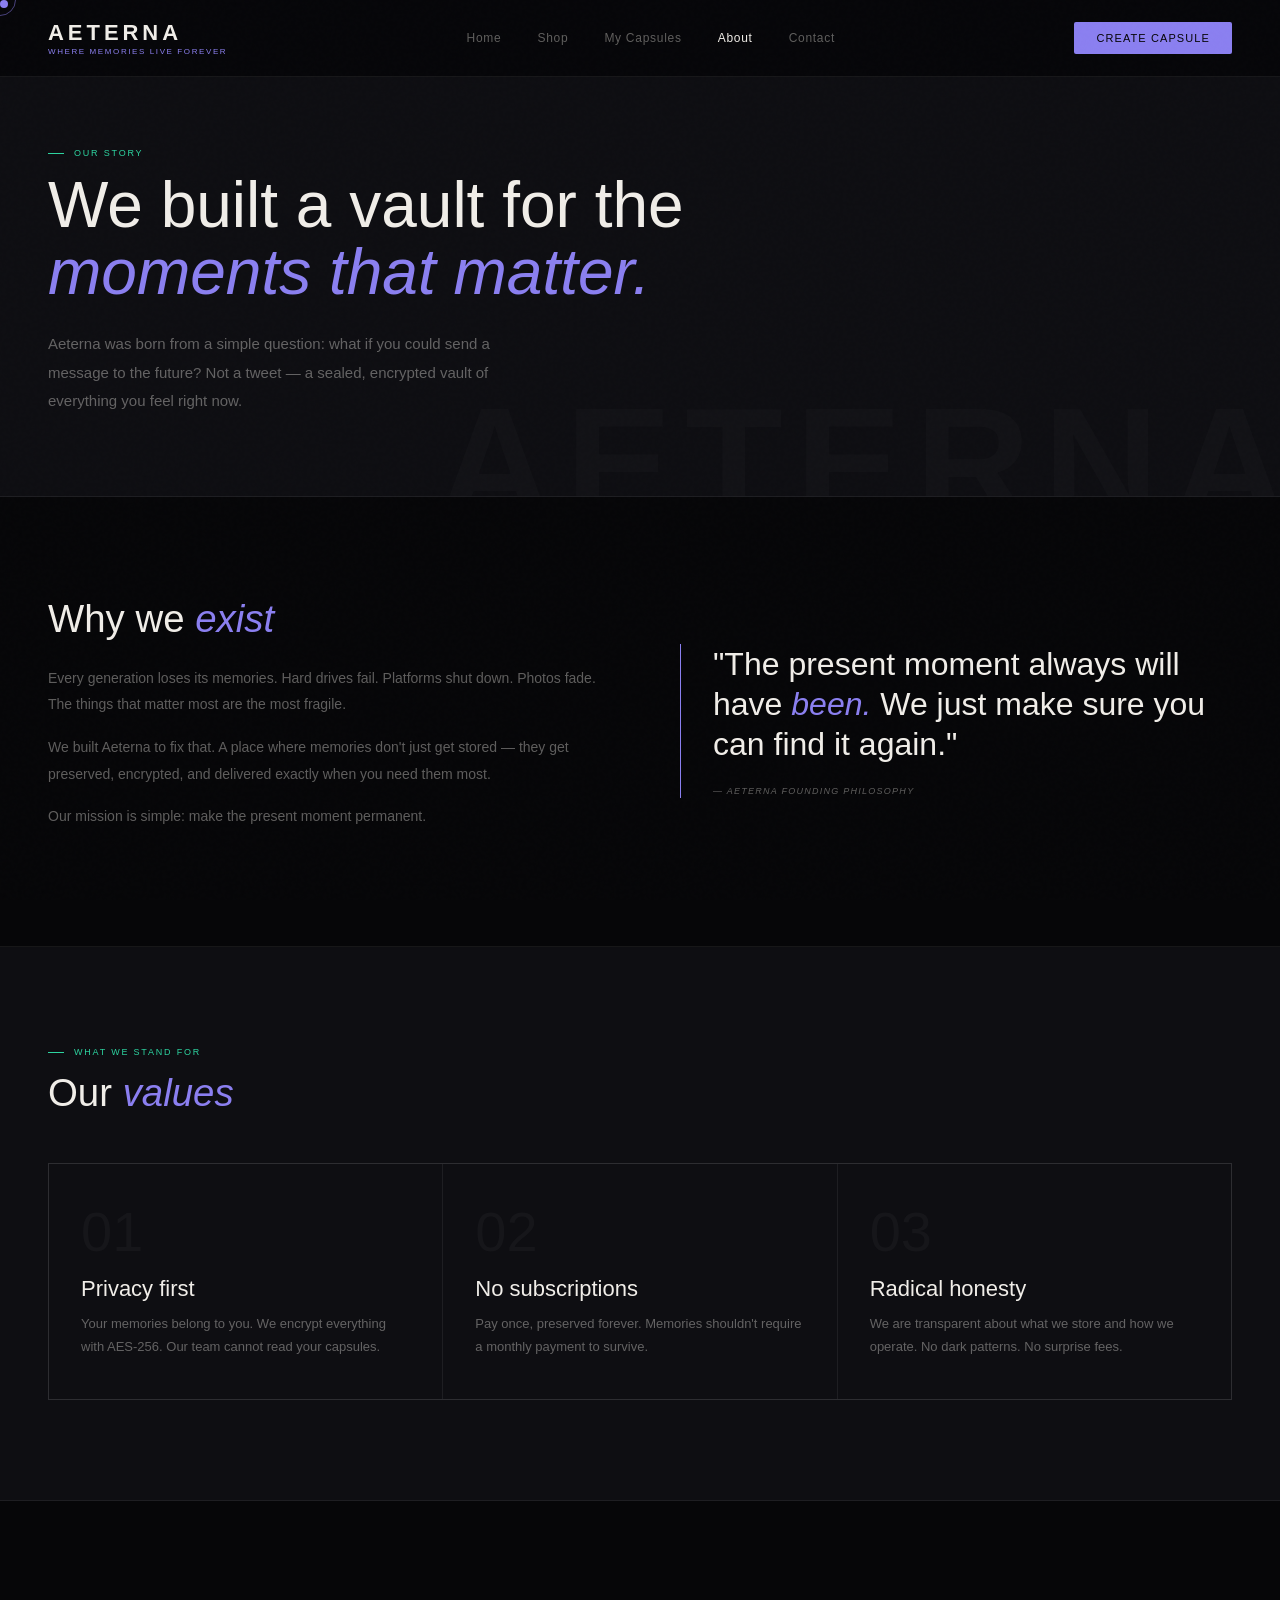
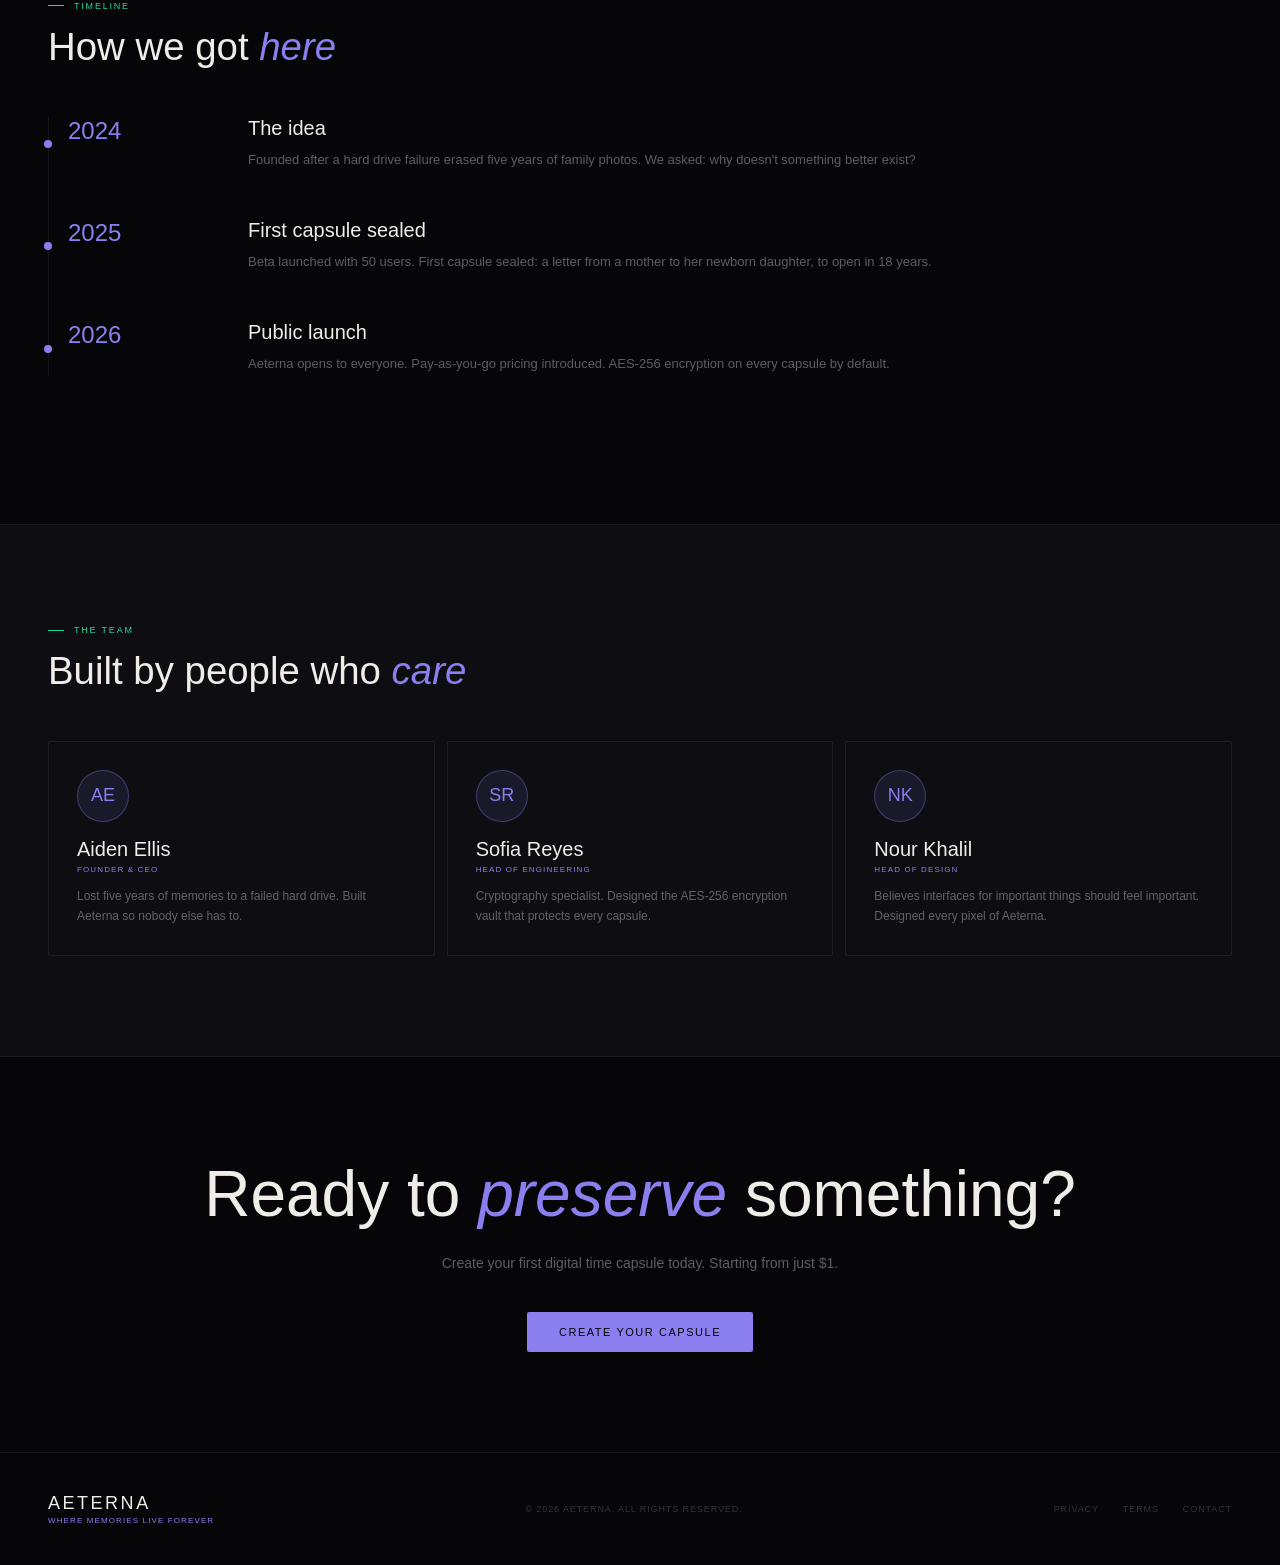
==== about.html @ 6c34fef4 "Add files via upload update fonts and fix links" ====
<!DOCTYPE html>
<html lang="en">
<head>
<meta charset="UTF-8">
<meta name="viewport" content="width=device-width, initial-scale=1.0">
<title>About — Aeterna</title>
<link rel="stylesheet" href="aeterna.css">
<style>
.about-hero { padding: 148px 48px 80px; border-bottom: 0.5px solid var(--border); background: var(--surface); position: relative; overflow: hidden; }
.about-hero::after { content: 'AETERNA'; position: absolute; right: -20px; bottom: -60px; font-family: 'Arial', sans-serif; font-size: 160px; font-weight: 600; color: rgba(240,237,232,0.02); letter-spacing: 0.08em; pointer-events: none; }
.about-hero h1 { font-family: 'Arial', sans-serif; font-size: clamp(40px, 5vw, 80px); font-weight: 300; line-height: 1.05; max-width: 680px; margin-bottom: 24px; }
.about-hero h1 em { font-style: italic; color: var(--purple); }
.about-hero p { font-size: 15px; color: var(--muted); line-height: 1.9; max-width: 500px; }
/* MANIFESTO */
.manifesto { padding: 100px 48px; display: grid; grid-template-columns: 1fr 1fr; gap: 80px; align-items: center; border-bottom: 0.5px solid var(--border); }
.manifesto-text h2 { font-family: 'Arial', sans-serif; font-size: clamp(28px, 3vw, 44px); font-weight: 300; margin-bottom: 24px; }
.manifesto-text h2 em { font-style: italic; color: var(--purple); }
.manifesto-text p { font-size: 14px; color: var(--muted); line-height: 1.9; margin-bottom: 16px; }
.manifesto-quote { border-left: 1px solid var(--purple); padding-left: 32px; }
.manifesto-quote blockquote { font-family: 'Arial', sans-serif; font-size: clamp(22px, 2.5vw, 32px); font-weight: 300; line-height: 1.25; margin-bottom: 16px; }
.manifesto-quote blockquote em { font-style: italic; color: var(--purple); }
.manifesto-quote cite { font-family: 'Arial', sans-serif; font-size: 9px; letter-spacing: 0.14em; text-transform: uppercase; color: var(--muted); }
/* VALUES */
.values { padding: 100px 48px; background: var(--surface); border-bottom: 0.5px solid var(--border); }
.values-grid { display: grid; grid-template-columns: repeat(3, 1fr); gap: 1px; background: var(--border); border: 0.5px solid var(--border); margin-top: 48px; }
.value-card { background: var(--surface); padding: 40px 32px; transition: background 0.3s; position: relative; }
.value-card:hover { background: var(--surface2); }
.value-card::before { content: ''; position: absolute; top: 0; left: 0; right: 0; height: 1px; background: transparent; transition: background 0.3s; }
.value-card:hover::before { background: var(--purple); }
.value-num { font-family: 'Arial', sans-serif; font-size: 56px; font-weight: 300; color: rgba(240,237,232,0.04); margin-bottom: 16px; line-height: 1; }
.value-name { font-family: 'Arial', sans-serif; font-size: 22px; font-weight: 300; margin-bottom: 10px; }
.value-desc { font-size: 13px; color: var(--muted); line-height: 1.8; }
/* TIMELINE */
.timeline { padding: 100px 48px; border-bottom: 0.5px solid var(--border); }
.tl-items { margin-top: 48px; position: relative; }
.tl-items::before { content: ''; position: absolute; left: 0; top: 0; bottom: 0; width: 0.5px; background: var(--border); }
.tl-item { display: grid; grid-template-columns: 160px 1fr; gap: 40px; margin-bottom: 48px; }
.tl-year { font-family: 'Arial', sans-serif; font-size: 24px; font-weight: 300; color: var(--purple); padding-left: 20px; position: relative; }
.tl-year::before { content: ''; position: absolute; left: -4px; top: 50%; transform: translateY(-50%); width: 8px; height: 8px; border-radius: 50%; background: var(--purple); }
.tl-content h4 { font-family: 'Arial', sans-serif; font-size: 20px; font-weight: 300; margin-bottom: 8px; }
.tl-content p { font-size: 13px; color: var(--muted); line-height: 1.8; }
/* TEAM */
.team { padding: 100px 48px; background: var(--surface); border-bottom: 0.5px solid var(--border); }
.team-grid { display: grid; grid-template-columns: repeat(3, 1fr); gap: 12px; margin-top: 48px; }
.team-card { border: 0.5px solid var(--border); border-radius: 2px; padding: 28px; transition: border-color 0.2s; }
.team-card:hover { border-color: var(--purple-border); }
.team-avatar { width: 52px; height: 52px; border-radius: 50%; background: var(--purple-dim); border: 0.5px solid var(--purple-border); display: flex; align-items: center; justify-content: center; font-family: 'Arial', sans-serif; font-size: 18px; color: var(--purple); margin-bottom: 16px; }
.team-name { font-family: 'Arial', sans-serif; font-size: 20px; font-weight: 300; margin-bottom: 4px; }
.team-role { font-family: 'Arial', sans-serif; font-size: 8px; letter-spacing: 0.14em; text-transform: uppercase; color: var(--purple); margin-bottom: 12px; }
.team-bio { font-size: 12px; color: var(--muted); line-height: 1.7; }
/* CTA */
.about-cta { padding: 100px 48px; text-align: center; }
.about-cta h2 { font-family: 'Arial', sans-serif; font-size: clamp(36px, 5vw, 64px); font-weight: 300; margin-bottom: 20px; }
.about-cta h2 em { font-style: italic; color: var(--purple); }
.about-cta p { font-size: 14px; color: var(--muted); margin-bottom: 36px; max-width: 400px; margin-left: auto; margin-right: auto; line-height: 1.8; }
</style>
</head>
<body>
<div class="cursor" id="cursor"></div>
<div class="cursor-ring" id="cursorRing"></div>
<nav>
  <a class="nav-brand" href="index.html">
    <div class="nav-logo">AETERNA</div>
    <div class="nav-tagline">Where memories live forever</div>
  </a>
  <div class="nav-links">
    <a href="index.html">Home</a>
    <a href="shop.html">Shop</a>
    <a href="dashboard.html">My Capsules</a>
    <a href="about.html" class="active">About</a>
    <a href="contact.html">Contact</a>
  </div>
  <a class="nav-cta" href="create.html">Create Capsule</a>
</nav>
<section class="about-hero">
  <div class="eyebrow">Our story</div>
  <h1>We built a vault for the <em>moments that matter.</em></h1>
  <p>Aeterna was born from a simple question: what if you could send a message to the future? Not a tweet — a sealed, encrypted vault of everything you feel right now.</p>
</section>
<section class="manifesto reveal">
  <div class="manifesto-text">
    <h2>Why we <em>exist</em></h2>
    <p>Every generation loses its memories. Hard drives fail. Platforms shut down. Photos fade. The things that matter most are the most fragile.</p>
    <p>We built Aeterna to fix that. A place where memories don't just get stored — they get preserved, encrypted, and delivered exactly when you need them most.</p>
    <p>Our mission is simple: make the present moment permanent.</p>
  </div>
  <div class="manifesto-quote">
    <blockquote>"The present moment always will have <em>been.</em> We just make sure you can find it again."</blockquote>
    <cite>— Aeterna founding philosophy</cite>
  </div>
</section>
<section class="values">
  <div class="eyebrow reveal">What we stand for</div>
  <h2 class="section-h reveal">Our <em>values</em></h2>
  <div class="values-grid reveal">
    <div class="value-card"><div class="value-num">01</div><div class="value-name">Privacy first</div><p class="value-desc">Your memories belong to you. We encrypt everything with AES-256. Our team cannot read your capsules.</p></div>
    <div class="value-card"><div class="value-num">02</div><div class="value-name">No subscriptions</div><p class="value-desc">Pay once, preserved forever. Memories shouldn't require a monthly payment to survive.</p></div>
    <div class="value-card"><div class="value-num">03</div><div class="value-name">Radical honesty</div><p class="value-desc">We are transparent about what we store and how we operate. No dark patterns. No surprise fees.</p></div>
  </div>
</section>
<section class="timeline">
  <div class="eyebrow reveal">Timeline</div>
  <h2 class="section-h reveal">How we got <em>here</em></h2>
  <div class="tl-items reveal">
    <div class="tl-item"><div class="tl-year">2024</div><div class="tl-content"><h4>The idea</h4><p>Founded after a hard drive failure erased five years of family photos. We asked: why doesn't something better exist?</p></div></div>
    <div class="tl-item"><div class="tl-year">2025</div><div class="tl-content"><h4>First capsule sealed</h4><p>Beta launched with 50 users. First capsule sealed: a letter from a mother to her newborn daughter, to open in 18 years.</p></div></div>
    <div class="tl-item"><div class="tl-year">2026</div><div class="tl-content"><h4>Public launch</h4><p>Aeterna opens to everyone. Pay-as-you-go pricing introduced. AES-256 encryption on every capsule by default.</p></div></div>
  </div>
</section>
<section class="team">
  <div class="eyebrow reveal">The team</div>
  <h2 class="section-h reveal">Built by people who <em>care</em></h2>
  <div class="team-grid reveal">
    <div class="team-card"><div class="team-avatar">AE</div><div class="team-name">Aiden Ellis</div><div class="team-role">Founder & CEO</div><p class="team-bio">Lost five years of memories to a failed hard drive. Built Aeterna so nobody else has to.</p></div>
    <div class="team-card"><div class="team-avatar">SR</div><div class="team-name">Sofia Reyes</div><div class="team-role">Head of Engineering</div><p class="team-bio">Cryptography specialist. Designed the AES-256 encryption vault that protects every capsule.</p></div>
    <div class="team-card"><div class="team-avatar">NK</div><div class="team-name">Nour Khalil</div><div class="team-role">Head of Design</div><p class="team-bio">Believes interfaces for important things should feel important. Designed every pixel of Aeterna.</p></div>
  </div>
</section>
<section class="about-cta">
  <h2>Ready to <em>preserve</em> something?</h2>
  <p>Create your first digital time capsule today. Starting from just $1.</p>
  <a class="btn-primary" href="create.html">Create your capsule</a>
</section>
<footer>
  <div class="footer-inner">
    <div><div class="footer-logo">AETERNA</div><div class="footer-tagline">Where memories live forever</div></div>
    <span class="footer-copy">© 2026 Aeterna. All rights reserved.</span>
    <div class="footer-links"><a href="#">Privacy</a><a href="#">Terms</a><a href="contact.html">Contact</a></div>
  </div>
</footer>
<script>
const cursor=document.getElementById('cursor'),ring=document.getElementById('cursorRing');
let mx=0,my=0,rx=0,ry=0;
document.addEventListener('mousemove',e=>{mx=e.clientX;my=e.clientY;cursor.style.transform=`translate(${mx-4}px,${my-4}px)`;});
function animateRing(){rx+=(mx-rx)*0.12;ry+=(my-ry)*0.12;ring.style.transform=`translate(${rx-16}px,${ry-16}px)`;requestAnimationFrame(animateRing);}
animateRing();
const observer=new IntersectionObserver(entries=>entries.forEach(e=>{if(e.isIntersecting)e.target.classList.add('visible');}),{threshold:0.08});
document.querySelectorAll('.reveal').forEach(r=>observer.observe(r));
</script>
</body>
</html>
---- aeterna.css ----
:root {
  --black: #060608;
  --surface: #0e0e12;
  --surface2: #141418;
  --purple: #8b7ff0;
  --purple-dim: rgba(139,127,240,0.10);
  --purple-border: rgba(139,127,240,0.35);
  --teal: #2dd4a0;
  --teal-dim: rgba(45,212,160,0.08);
  --white: #f0ede8;
  --muted: rgba(240,237,232,0.38);
  --border: rgba(240,237,232,0.07);
}
*, *::before, *::after { box-sizing: border-box; margin: 0; padding: 0; }
html { scroll-behavior: smooth; }
body { background: var(--black); color: var(--white); font-family: 'Arial', sans-serif; font-weight: 300; overflow-x: hidden; cursor: none; }
body::before { content: ''; position: fixed; inset: 0; background-image: url("data:image/svg+xml,%3Csvg viewBox='0 0 256 256' xmlns='http://www.w3.org/2000/svg'%3E%3Cfilter id='noise'%3E%3CfeTurbulence type='fractalNoise' baseFrequency='0.9' numOctaves='4' stitchTiles='stitch'/%3E%3C/filter%3E%3Crect width='100%25' height='100%25' filter='url(%23noise)' opacity='0.03'/%3E%3C/svg%3E"); pointer-events: none; z-index: 1000; opacity: 0.4; }
/* CURSOR */
.cursor { width: 8px; height: 8px; background: var(--purple); border-radius: 50%; position: fixed; top: 0; left: 0; pointer-events: none; z-index: 9999; }
.cursor-ring { width: 32px; height: 32px; border: 0.5px solid rgba(139,127,240,0.5); border-radius: 50%; position: fixed; top: 0; left: 0; pointer-events: none; z-index: 9998; }
/* NAV */
nav { position: fixed; top: 0; left: 0; right: 0; z-index: 100; display: flex; align-items: center; justify-content: space-between; padding: 20px 48px; border-bottom: 0.5px solid var(--border); background: rgba(6,6,8,0.88); backdrop-filter: blur(20px); }
.nav-brand { display: flex; flex-direction: column; gap: 1px; text-decoration: none; }
.nav-logo { font-family: 'Arial', sans-serif; font-size: 22px; font-weight: 600; letter-spacing: 0.18em; color: var(--white); }
.nav-tagline { font-family: 'Arial', sans-serif; font-size: 8px; letter-spacing: 0.2em; color: var(--purple); text-transform: uppercase; }
.nav-links { display: flex; gap: 36px; }
.nav-links a { font-size: 12px; font-weight: 400; color: var(--muted); text-decoration: none; letter-spacing: 0.06em; transition: color 0.2s; }
.nav-links a:hover, .nav-links a.active { color: var(--white); }
.nav-cta { font-family: 'Arial', sans-serif; font-size: 11px; letter-spacing: 0.1em; color: var(--black); background: var(--purple); border: none; padding: 10px 22px; border-radius: 2px; cursor: none; transition: opacity 0.2s; text-transform: uppercase; text-decoration: none; display: inline-block; }
.nav-cta:hover { opacity: 0.85; }
/* PAGE HEADER */
.page-header { padding: 148px 48px 64px; border-bottom: 0.5px solid var(--border); background: var(--surface); position: relative; overflow: hidden; }
.breadcrumb { font-family: 'Arial', sans-serif; font-size: 9px; letter-spacing: 0.2em; text-transform: uppercase; color: var(--muted); margin-bottom: 20px; display: flex; gap: 10px; align-items: center; }
.breadcrumb span { color: var(--purple); }
.page-header h1 { font-family: 'Arial', sans-serif; font-size: clamp(40px, 5vw, 72px); font-weight: 300; line-height: 1.05; }
.page-header h1 em { font-style: italic; color: var(--purple); }
.page-header p { font-size: 14px; color: var(--muted); margin-top: 16px; max-width: 480px; line-height: 1.8; }
/* SHARED */
.eyebrow { font-family: 'Arial', sans-serif; font-size: 9px; letter-spacing: 0.2em; text-transform: uppercase; color: var(--teal); margin-bottom: 14px; display: flex; align-items: center; gap: 10px; }
.eyebrow::before { content: ''; width: 16px; height: 0.5px; background: var(--teal); display: block; }
.section-h { font-family: 'Arial', sans-serif; font-size: clamp(28px, 3vw, 44px); font-weight: 300; margin-bottom: 40px; }
.section-h em { font-style: italic; color: var(--purple); }
.field { margin-bottom: 20px; }
.field label { font-family: 'Arial', sans-serif; font-size: 9px; letter-spacing: 0.16em; text-transform: uppercase; color: var(--muted); display: block; margin-bottom: 8px; }
.field input, .field textarea, .field select { width: 100%; background: var(--surface); border: 0.5px solid var(--border); border-radius: 2px; padding: 14px 16px; color: var(--white); font-family: 'Arial', sans-serif; font-size: 13px; font-weight: 300; outline: none; transition: border-color 0.2s; -webkit-appearance: none; }
.field input:focus, .field textarea:focus, .field select:focus { border-color: var(--purple); }
.field input::placeholder, .field textarea::placeholder { color: rgba(240,237,232,0.2); }
.field textarea { resize: vertical; min-height: 120px; }
.field select { color: var(--white); cursor: none; }
.field select option { background: var(--surface2); }
.btn-primary { font-family: 'Arial', sans-serif; font-size: 11px; letter-spacing: 0.14em; text-transform: uppercase; background: var(--purple); color: var(--black); border: none; padding: 14px 32px; border-radius: 2px; cursor: none; transition: opacity 0.2s; display: inline-block; text-decoration: none; }
.btn-primary:hover { opacity: 0.88; }
.btn-ghost { font-family: 'Arial', sans-serif; font-size: 11px; letter-spacing: 0.1em; text-transform: uppercase; background: transparent; color: var(--muted); border: 0.5px solid var(--border); padding: 14px 24px; border-radius: 2px; cursor: none; transition: all 0.2s; }
.btn-ghost:hover { border-color: var(--purple-border); color: var(--white); }
/* FOOTER */
footer { background: var(--black); border-top: 0.5px solid var(--border); padding: 40px 48px; }
.footer-inner { display: flex; justify-content: space-between; align-items: center; }
.footer-logo { font-family: 'Arial', sans-serif; font-size: 18px; font-weight: 300; letter-spacing: 0.14em; }
.footer-tagline { font-family: 'Arial', sans-serif; font-size: 8px; letter-spacing: 0.14em; text-transform: uppercase; color: var(--purple); margin-top: 2px; }
.footer-copy { font-family: 'Arial', sans-serif; font-size: 9px; letter-spacing: 0.1em; text-transform: uppercase; color: rgba(240,237,232,0.2); }
.footer-links { display: flex; gap: 24px; }
.footer-links a { font-family: 'Arial', sans-serif; font-size: 9px; letter-spacing: 0.1em; text-transform: uppercase; color: rgba(240,237,232,0.2); text-decoration: none; transition: color 0.2s; }
.footer-links a:hover { color: var(--muted); }
/* REVEAL */
.reveal { opacity: 0; transform: translateY(20px); transition: opacity 0.7s ease, transform 0.7s ease; }
.reveal.visible { opacity: 1; transform: none; }
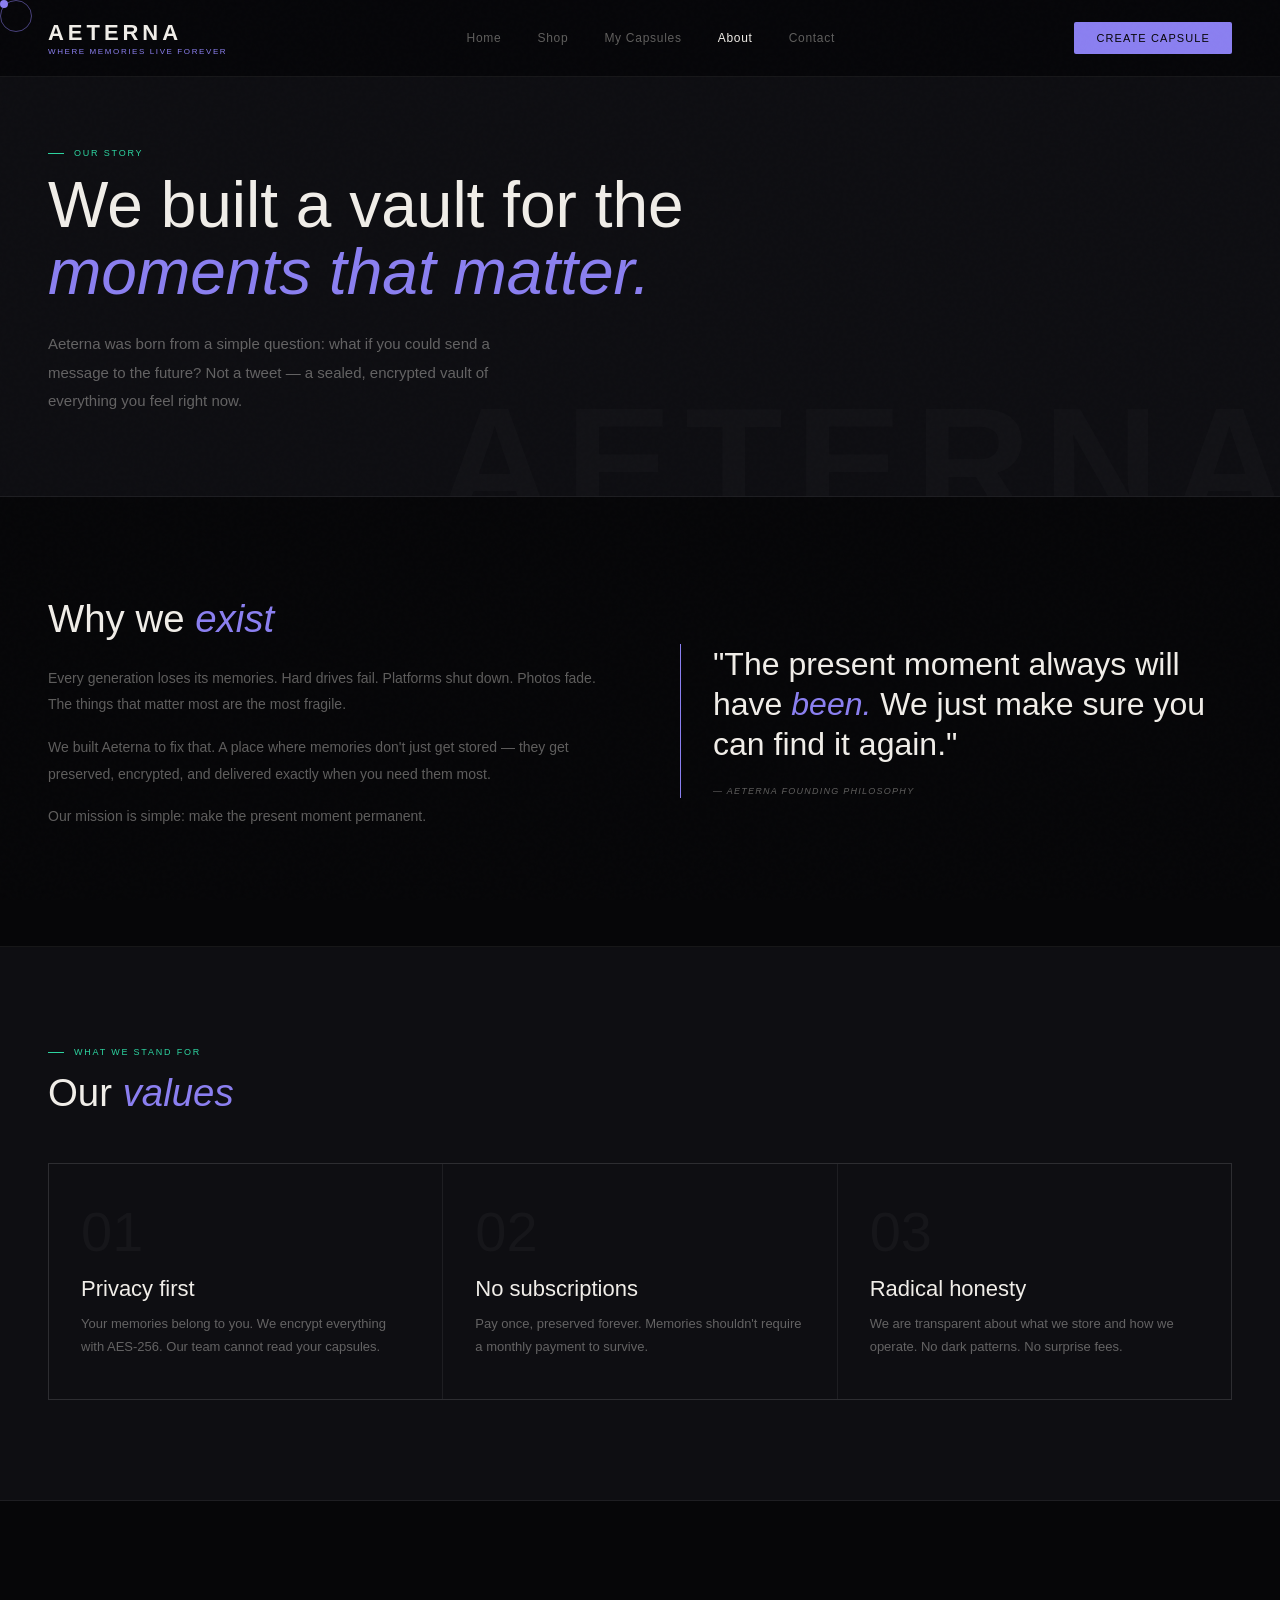
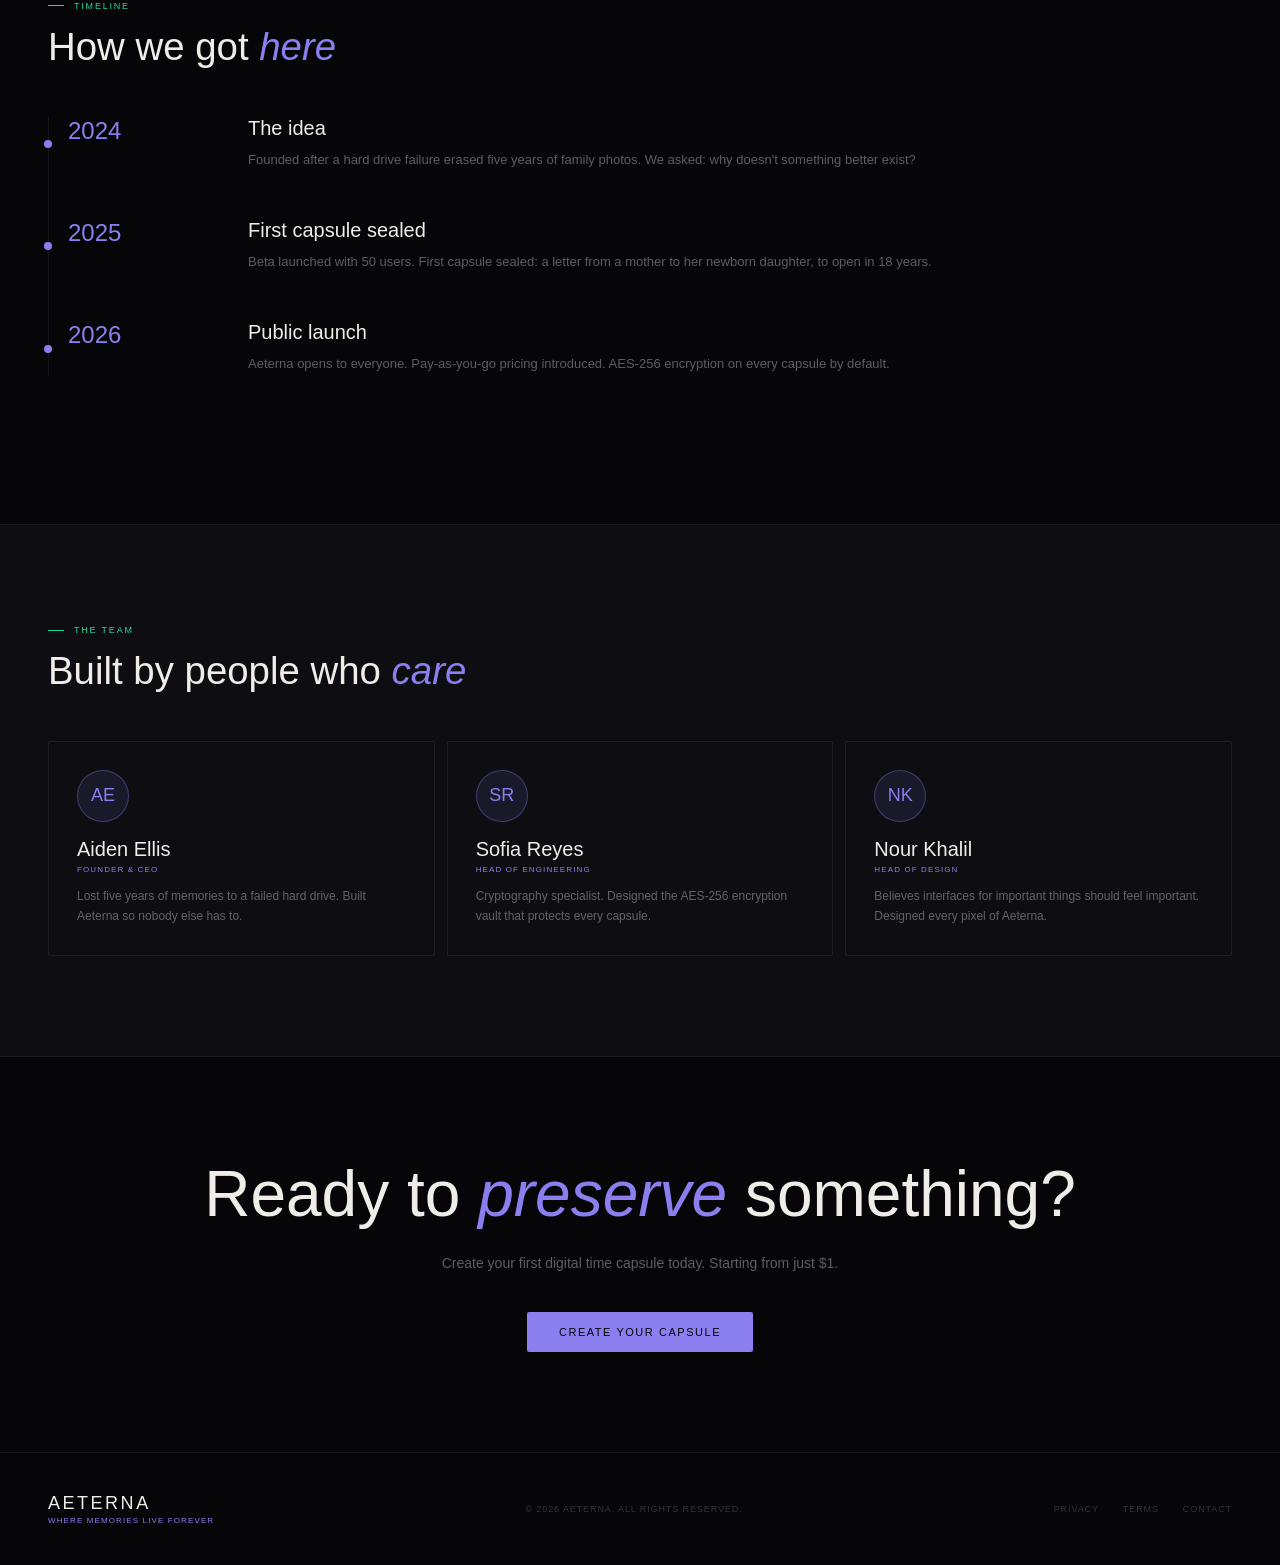
==== commit 2eb351e0: "Add files via upload fix v2.0" ====
--- a/about.html
+++ b/about.html
@@ -130,10 +130,11 @@
 </footer>
 <script>
 const cursor=document.getElementById('cursor'),ring=document.getElementById('cursorRing');
-let mx=0,my=0,rx=0,ry=0;
-document.addEventListener('mousemove',e=>{mx=e.clientX;my=e.clientY;cursor.style.transform=`translate(${mx-4}px,${my-4}px)`;});
-function animateRing(){rx+=(mx-rx)*0.12;ry+=(my-ry)*0.12;ring.style.transform=`translate(${rx-16}px,${ry-16}px)`;requestAnimationFrame(animateRing);}
-animateRing();
+document.addEventListener('mousemove',e=>{
+  const x=e.clientX,y=e.clientY;
+  cursor.style.transform=`translate(${x-4}px,${y-4}px)`;
+  ring.style.transform=`translate(${x-16}px,${y-16}px)`;
+});
 const observer=new IntersectionObserver(entries=>entries.forEach(e=>{if(e.isIntersecting)e.target.classList.add('visible');}),{threshold:0.08});
 document.querySelectorAll('.reveal').forEach(r=>observer.observe(r));
 </script>
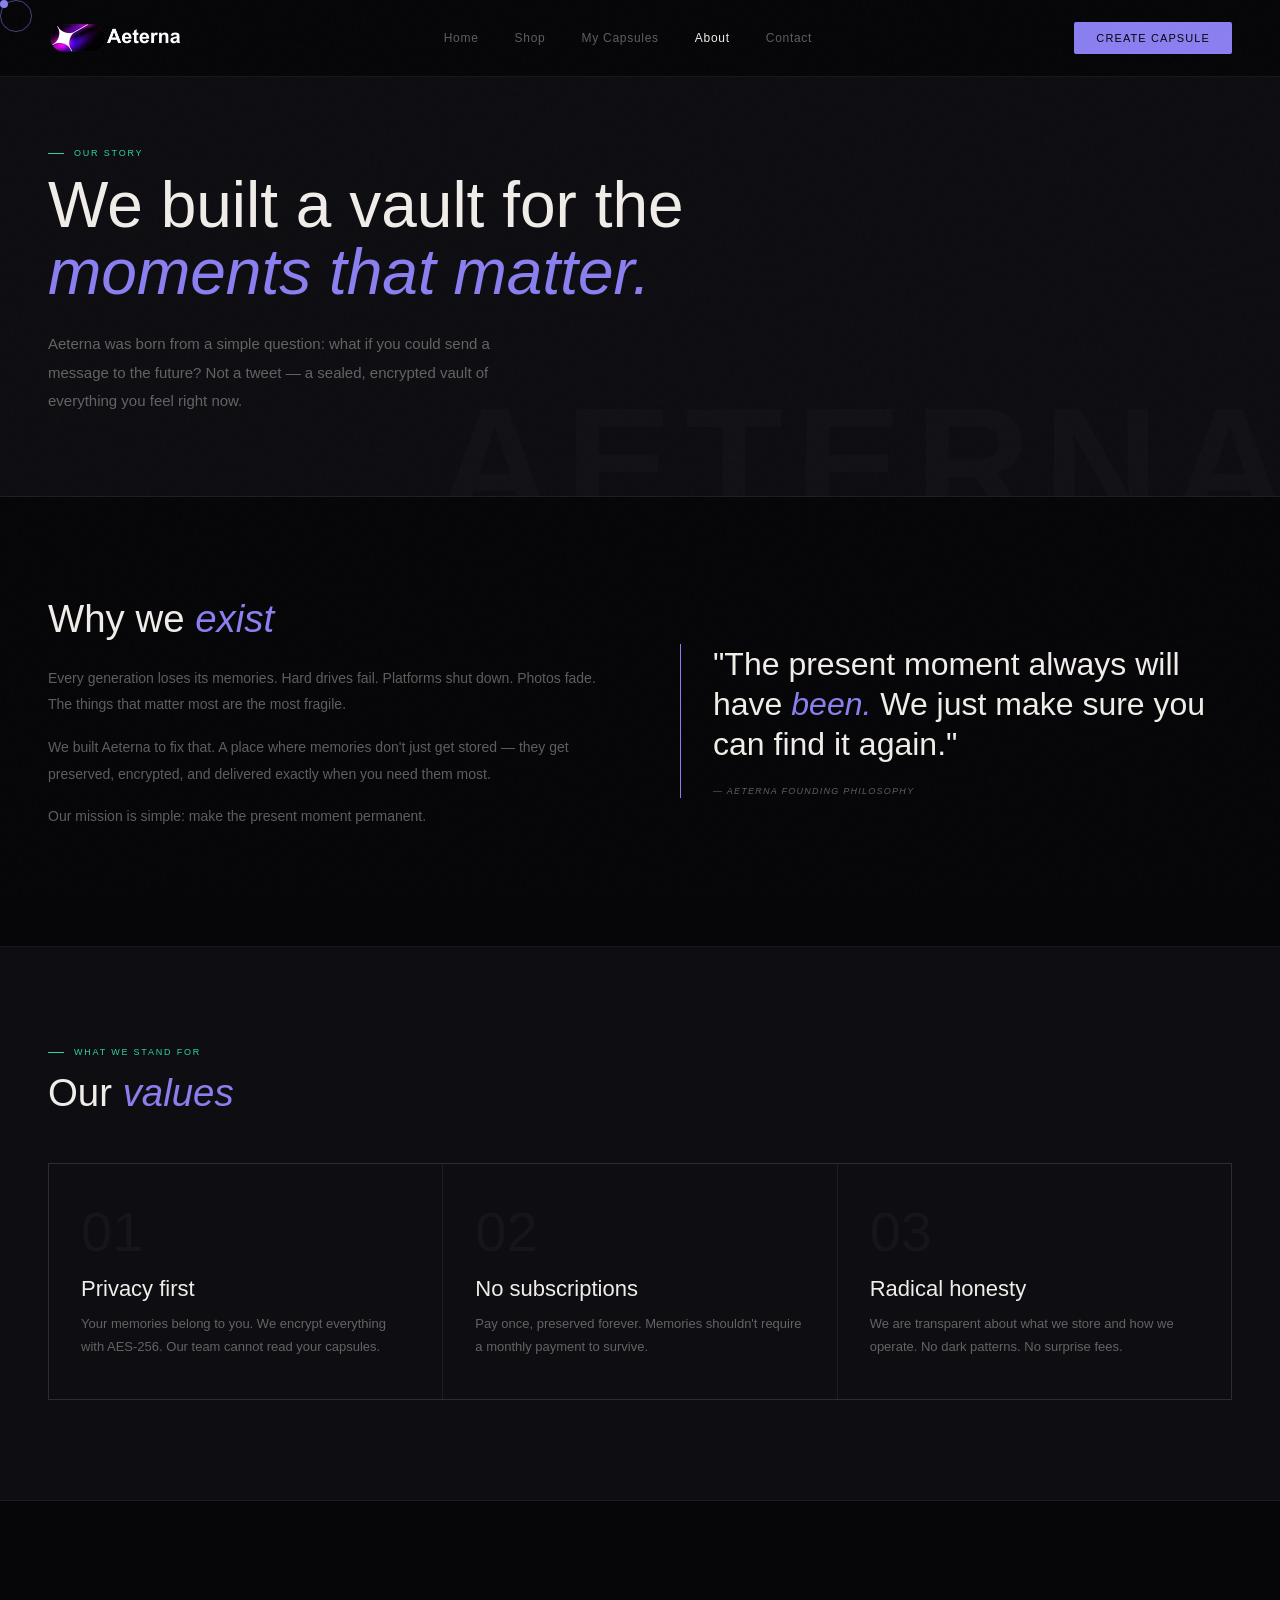
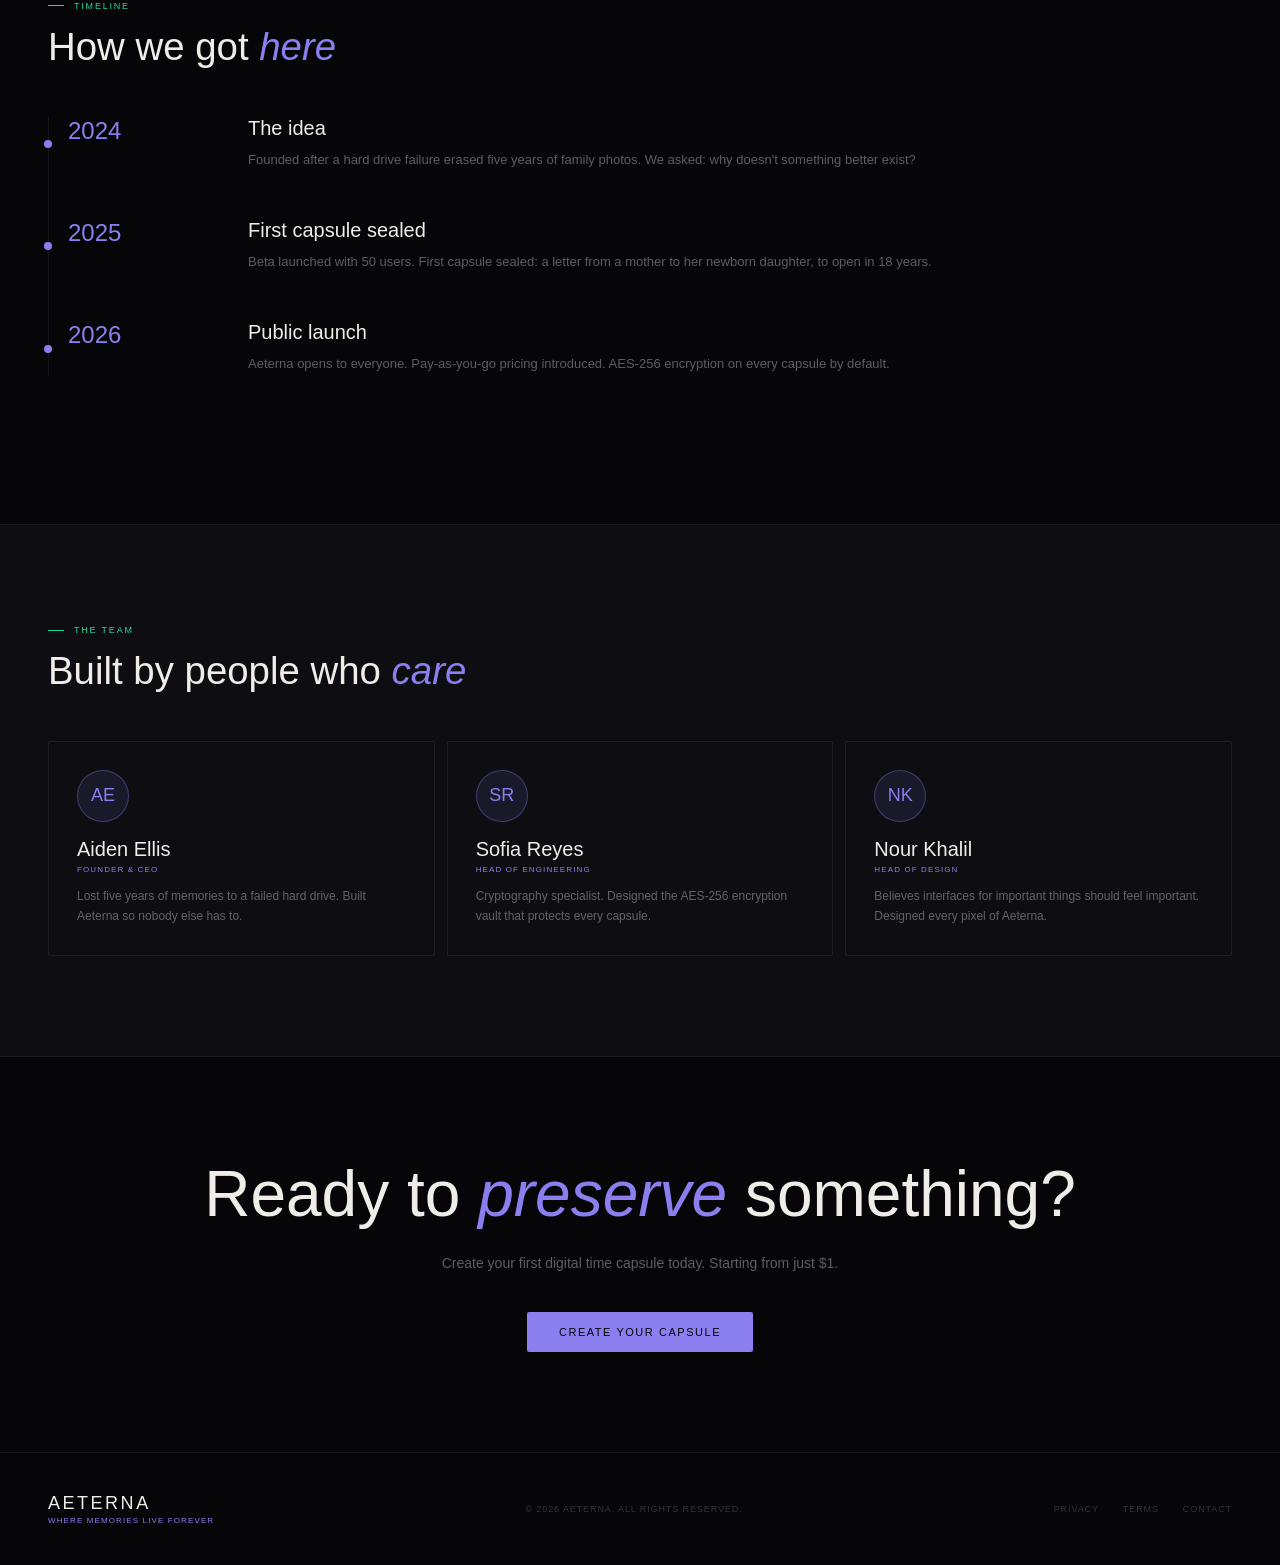
==== commit 76b116a8: "Add files via upload" ====
--- a/about.html
+++ b/about.html
@@ -2,6 +2,7 @@
 <html lang="en">
 <head>
 <meta charset="UTF-8">
+<link rel="icon" type="image/png" href="favicon.png">
 <meta name="viewport" content="width=device-width, initial-scale=1.0">
 <title>About — Aeterna</title>
 <link rel="stylesheet" href="aeterna.css">
@@ -60,8 +61,7 @@
 <div class="cursor-ring" id="cursorRing"></div>
 <nav>
   <a class="nav-brand" href="index.html">
-    <div class="nav-logo">AETERNA</div>
-    <div class="nav-tagline">Where memories live forever</div>
+    <img src="logo-white.png" alt="Aeterna" style="height:36px;width:auto;display:block;">
   </a>
   <div class="nav-links">
     <a href="index.html">Home</a>
@@ -136,7 +136,11 @@
   ring.style.transform=`translate(${x-16}px,${y-16}px)`;
 });
 const observer=new IntersectionObserver(entries=>entries.forEach(e=>{if(e.isIntersecting)e.target.classList.add('visible');}),{threshold:0.08});
-document.querySelectorAll('.reveal').forEach(r=>observer.observe(r));
+document.querySelectorAll('.reveal').forEach(r=>{
+  const rect=r.getBoundingClientRect();
+  if(rect.top < window.innerHeight) r.classList.add('visible');
+  else observer.observe(r);
+});
 </script>
 </body>
 </html>
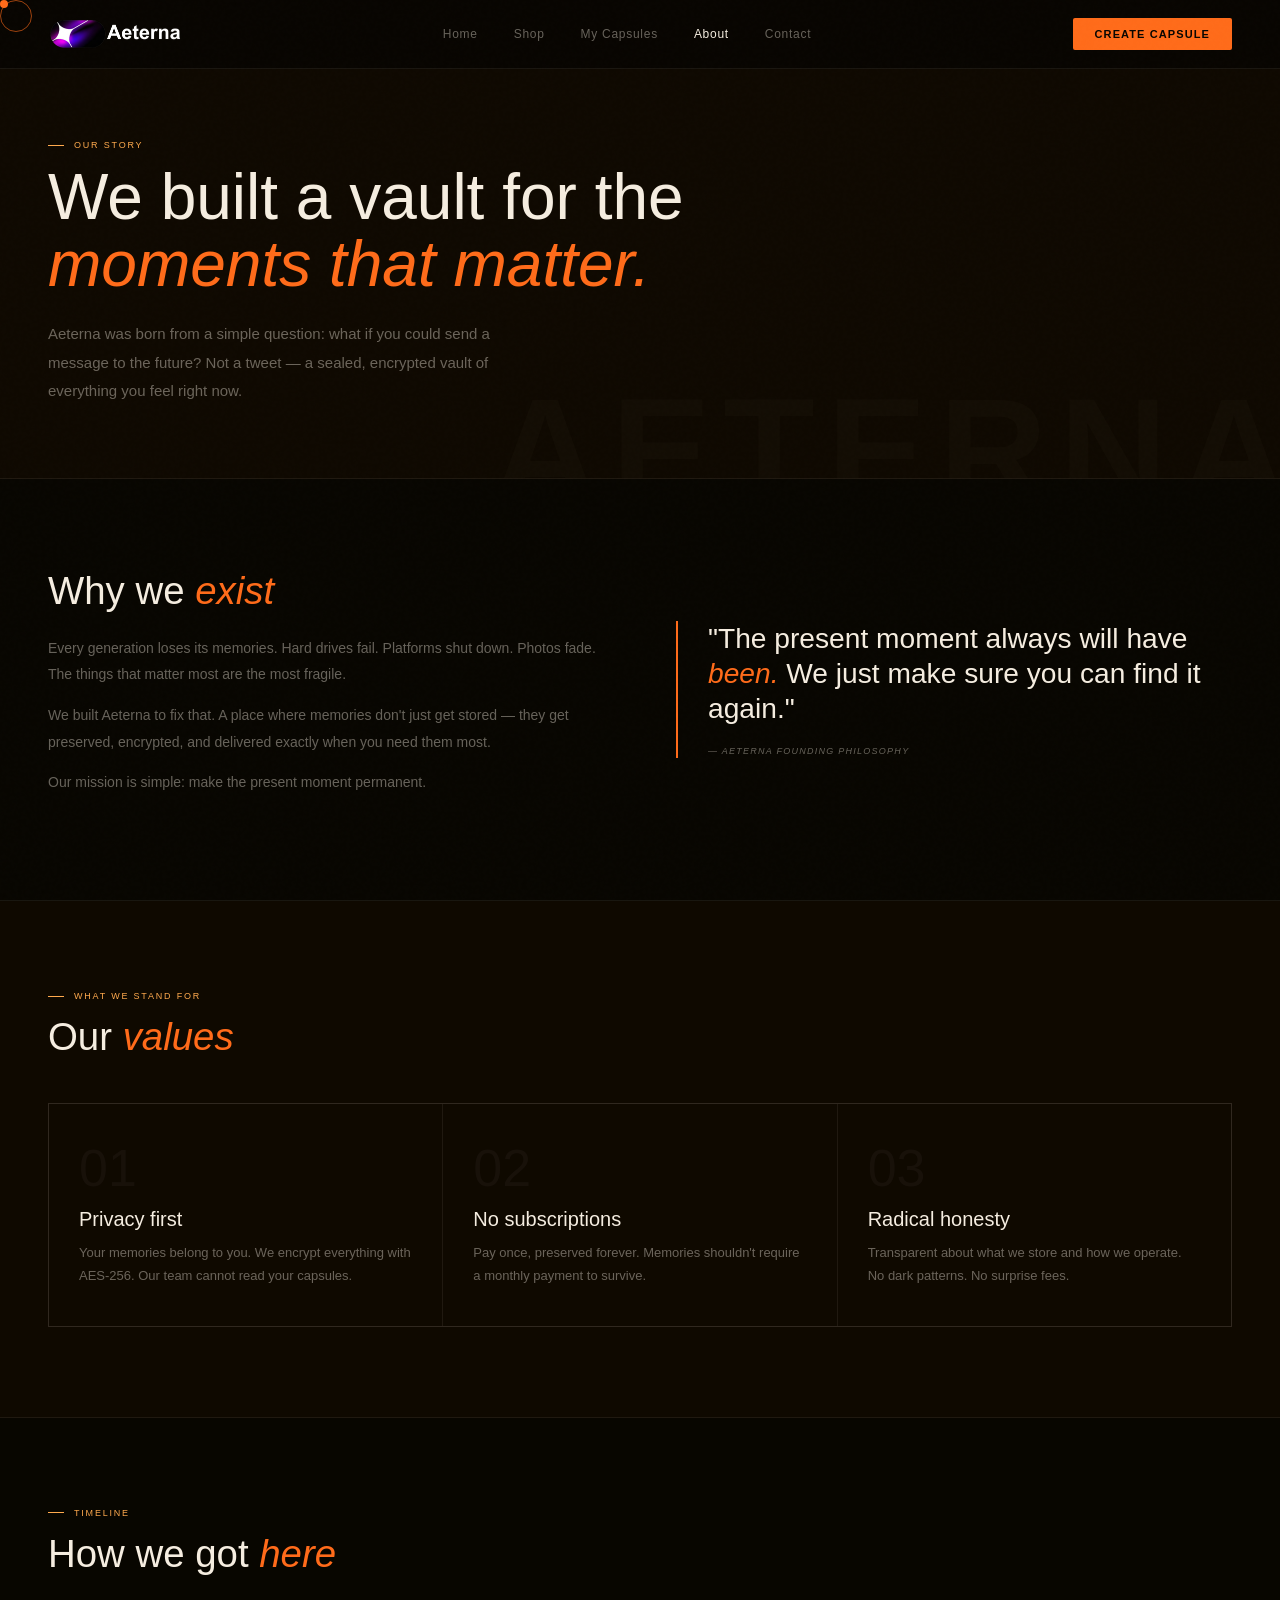
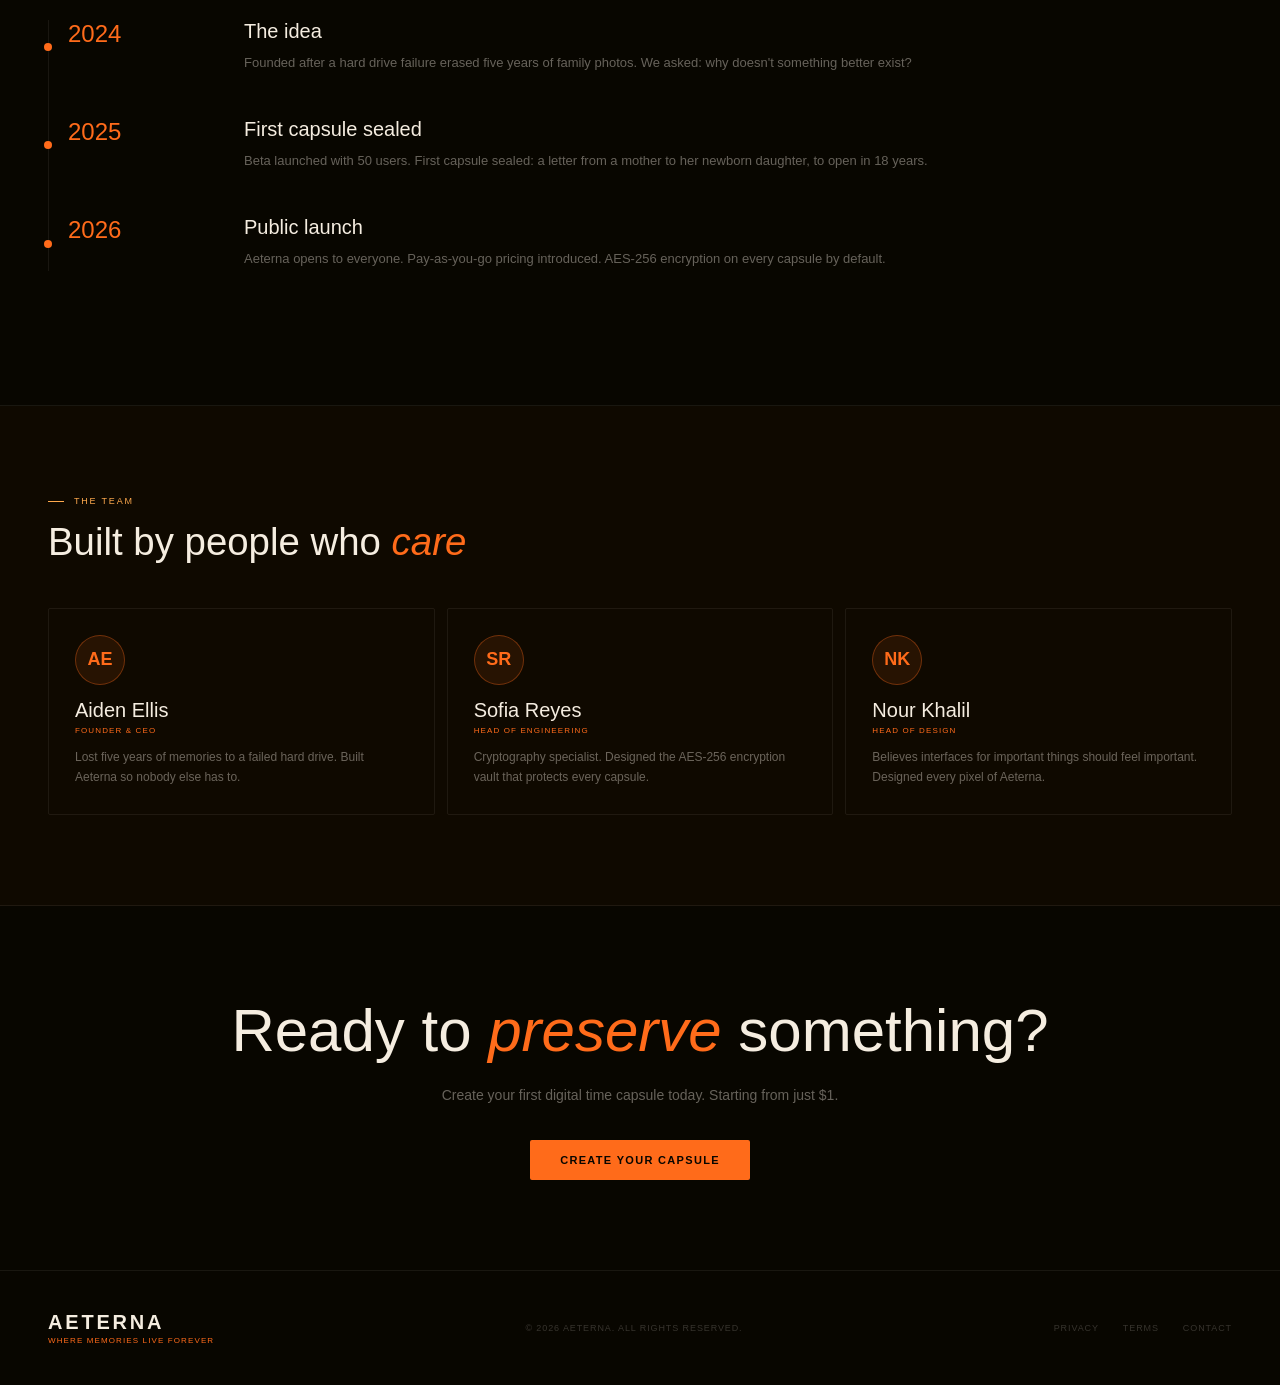
==== commit 34307f17: "Add files via upload" ====
--- a/about.html
+++ b/about.html
@@ -2,73 +2,62 @@
 <html lang="en">
 <head>
 <meta charset="UTF-8">
+<meta name="viewport" content="width=device-width, initial-scale=1.0">
 <link rel="icon" type="image/png" href="favicon.png">
-<meta name="viewport" content="width=device-width, initial-scale=1.0">
 <title>About — Aeterna</title>
 <link rel="stylesheet" href="aeterna.css">
 <style>
-.about-hero { padding: 148px 48px 80px; border-bottom: 0.5px solid var(--border); background: var(--surface); position: relative; overflow: hidden; }
-.about-hero::after { content: 'AETERNA'; position: absolute; right: -20px; bottom: -60px; font-family: 'Arial', sans-serif; font-size: 160px; font-weight: 600; color: rgba(240,237,232,0.02); letter-spacing: 0.08em; pointer-events: none; }
-.about-hero h1 { font-family: 'Arial', sans-serif; font-size: clamp(40px, 5vw, 80px); font-weight: 300; line-height: 1.05; max-width: 680px; margin-bottom: 24px; }
-.about-hero h1 em { font-style: italic; color: var(--purple); }
-.about-hero p { font-size: 15px; color: var(--muted); line-height: 1.9; max-width: 500px; }
-/* MANIFESTO */
-.manifesto { padding: 100px 48px; display: grid; grid-template-columns: 1fr 1fr; gap: 80px; align-items: center; border-bottom: 0.5px solid var(--border); }
-.manifesto-text h2 { font-family: 'Arial', sans-serif; font-size: clamp(28px, 3vw, 44px); font-weight: 300; margin-bottom: 24px; }
-.manifesto-text h2 em { font-style: italic; color: var(--purple); }
-.manifesto-text p { font-size: 14px; color: var(--muted); line-height: 1.9; margin-bottom: 16px; }
-.manifesto-quote { border-left: 1px solid var(--purple); padding-left: 32px; }
-.manifesto-quote blockquote { font-family: 'Arial', sans-serif; font-size: clamp(22px, 2.5vw, 32px); font-weight: 300; line-height: 1.25; margin-bottom: 16px; }
-.manifesto-quote blockquote em { font-style: italic; color: var(--purple); }
-.manifesto-quote cite { font-family: 'Arial', sans-serif; font-size: 9px; letter-spacing: 0.14em; text-transform: uppercase; color: var(--muted); }
-/* VALUES */
-.values { padding: 100px 48px; background: var(--surface); border-bottom: 0.5px solid var(--border); }
-.values-grid { display: grid; grid-template-columns: repeat(3, 1fr); gap: 1px; background: var(--border); border: 0.5px solid var(--border); margin-top: 48px; }
-.value-card { background: var(--surface); padding: 40px 32px; transition: background 0.3s; position: relative; }
-.value-card:hover { background: var(--surface2); }
-.value-card::before { content: ''; position: absolute; top: 0; left: 0; right: 0; height: 1px; background: transparent; transition: background 0.3s; }
-.value-card:hover::before { background: var(--purple); }
-.value-num { font-family: 'Arial', sans-serif; font-size: 56px; font-weight: 300; color: rgba(240,237,232,0.04); margin-bottom: 16px; line-height: 1; }
-.value-name { font-family: 'Arial', sans-serif; font-size: 22px; font-weight: 300; margin-bottom: 10px; }
-.value-desc { font-size: 13px; color: var(--muted); line-height: 1.8; }
-/* TIMELINE */
-.timeline { padding: 100px 48px; border-bottom: 0.5px solid var(--border); }
-.tl-items { margin-top: 48px; position: relative; }
-.tl-items::before { content: ''; position: absolute; left: 0; top: 0; bottom: 0; width: 0.5px; background: var(--border); }
-.tl-item { display: grid; grid-template-columns: 160px 1fr; gap: 40px; margin-bottom: 48px; }
-.tl-year { font-family: 'Arial', sans-serif; font-size: 24px; font-weight: 300; color: var(--purple); padding-left: 20px; position: relative; }
-.tl-year::before { content: ''; position: absolute; left: -4px; top: 50%; transform: translateY(-50%); width: 8px; height: 8px; border-radius: 50%; background: var(--purple); }
-.tl-content h4 { font-family: 'Arial', sans-serif; font-size: 20px; font-weight: 300; margin-bottom: 8px; }
-.tl-content p { font-size: 13px; color: var(--muted); line-height: 1.8; }
-/* TEAM */
-.team { padding: 100px 48px; background: var(--surface); border-bottom: 0.5px solid var(--border); }
-.team-grid { display: grid; grid-template-columns: repeat(3, 1fr); gap: 12px; margin-top: 48px; }
-.team-card { border: 0.5px solid var(--border); border-radius: 2px; padding: 28px; transition: border-color 0.2s; }
-.team-card:hover { border-color: var(--purple-border); }
-.team-avatar { width: 52px; height: 52px; border-radius: 50%; background: var(--purple-dim); border: 0.5px solid var(--purple-border); display: flex; align-items: center; justify-content: center; font-family: 'Arial', sans-serif; font-size: 18px; color: var(--purple); margin-bottom: 16px; }
-.team-name { font-family: 'Arial', sans-serif; font-size: 20px; font-weight: 300; margin-bottom: 4px; }
-.team-role { font-family: 'Arial', sans-serif; font-size: 8px; letter-spacing: 0.14em; text-transform: uppercase; color: var(--purple); margin-bottom: 12px; }
-.team-bio { font-size: 12px; color: var(--muted); line-height: 1.7; }
-/* CTA */
-.about-cta { padding: 100px 48px; text-align: center; }
-.about-cta h2 { font-family: 'Arial', sans-serif; font-size: clamp(36px, 5vw, 64px); font-weight: 300; margin-bottom: 20px; }
-.about-cta h2 em { font-style: italic; color: var(--purple); }
-.about-cta p { font-size: 14px; color: var(--muted); margin-bottom: 36px; max-width: 400px; margin-left: auto; margin-right: auto; line-height: 1.8; }
+.about-hero{padding:140px 48px 72px;border-bottom:0.5px solid var(--border);background:var(--surface);position:relative;overflow:hidden;}
+.about-hero::after{content:'AETERNA';position:absolute;right:-20px;bottom:-60px;font-size:150px;font-weight:700;color:rgba(245,237,224,0.02);letter-spacing:0.08em;pointer-events:none;}
+.about-hero h1{font-size:clamp(36px,5vw,72px);font-weight:300;line-height:1.05;max-width:660px;margin-bottom:22px;}
+.about-hero h1 em{font-style:italic;color:var(--orange);}
+.about-hero p{font-size:15px;color:var(--muted);line-height:1.9;max-width:500px;}
+.manifesto{padding:90px 48px;display:grid;grid-template-columns:1fr 1fr;gap:72px;align-items:center;border-bottom:0.5px solid var(--border);}
+.manifesto-text h2{font-size:clamp(26px,3vw,40px);font-weight:300;margin-bottom:22px;}
+.manifesto-text h2 em{font-style:italic;color:var(--orange);}
+.manifesto-text p{font-size:14px;color:var(--muted);line-height:1.9;margin-bottom:14px;}
+.manifesto-quote{border-left:2px solid var(--orange);padding-left:30px;}
+.manifesto-quote blockquote{font-size:clamp(20px,2.2vw,30px);font-weight:300;line-height:1.25;margin-bottom:14px;}
+.manifesto-quote blockquote em{font-style:italic;color:var(--orange);}
+.manifesto-quote cite{font-size:9px;letter-spacing:0.14em;text-transform:uppercase;color:var(--muted);}
+.values{padding:90px 48px;background:var(--surface);border-bottom:0.5px solid var(--border);}
+.values-grid{display:grid;grid-template-columns:repeat(3,1fr);gap:1px;background:var(--border);border:0.5px solid var(--border);margin-top:44px;}
+.value-card{background:var(--surface);padding:38px 30px;transition:background 0.3s;position:relative;}
+.value-card:hover{background:var(--surface2);}
+.value-card::before{content:'';position:absolute;top:0;left:0;right:0;height:1px;background:transparent;transition:background 0.3s;}
+.value-card:hover::before{background:var(--orange);}
+.value-num{font-size:52px;font-weight:300;color:rgba(245,237,224,0.04);margin-bottom:14px;line-height:1;}
+.value-name{font-size:20px;font-weight:400;margin-bottom:10px;}
+.value-desc{font-size:13px;color:var(--muted);line-height:1.8;}
+.timeline{padding:90px 48px;border-bottom:0.5px solid var(--border);}
+.tl-items{margin-top:44px;position:relative;}
+.tl-items::before{content:'';position:absolute;left:0;top:0;bottom:0;width:0.5px;background:var(--border);}
+.tl-item{display:grid;grid-template-columns:160px 1fr;gap:36px;margin-bottom:44px;}
+.tl-year{font-size:24px;font-weight:300;color:var(--orange);padding-left:20px;position:relative;}
+.tl-year::before{content:'';position:absolute;left:-4px;top:50%;transform:translateY(-50%);width:8px;height:8px;border-radius:50%;background:var(--orange);}
+.tl-content h4{font-size:20px;font-weight:300;margin-bottom:8px;}
+.tl-content p{font-size:13px;color:var(--muted);line-height:1.8;}
+.team{padding:90px 48px;background:var(--surface);border-bottom:0.5px solid var(--border);}
+.team-grid{display:grid;grid-template-columns:repeat(3,1fr);gap:12px;margin-top:44px;}
+.team-card{border:0.5px solid var(--border);border-radius:2px;padding:26px;transition:border-color 0.2s;}
+.team-card:hover{border-color:var(--orange-border);}
+.team-avatar{width:50px;height:50px;border-radius:50%;background:var(--orange-dim);border:0.5px solid var(--orange-border);display:flex;align-items:center;justify-content:center;font-size:18px;color:var(--orange);margin-bottom:14px;font-weight:700;}
+.team-name{font-size:20px;font-weight:300;margin-bottom:4px;}
+.team-role{font-size:8px;letter-spacing:0.14em;text-transform:uppercase;color:var(--orange);margin-bottom:12px;}
+.team-bio{font-size:12px;color:var(--muted);line-height:1.7;}
+.about-cta{padding:90px 48px;text-align:center;}
+.about-cta h2{font-size:clamp(32px,5vw,60px);font-weight:300;margin-bottom:18px;}
+.about-cta h2 em{font-style:italic;color:var(--orange);}
+.about-cta p{font-size:14px;color:var(--muted);margin-bottom:32px;max-width:400px;margin-left:auto;margin-right:auto;line-height:1.8;}
 </style>
 </head>
 <body>
 <div class="cursor" id="cursor"></div>
 <div class="cursor-ring" id="cursorRing"></div>
 <nav>
-  <a class="nav-brand" href="index.html">
-    <img src="logo-white.png" alt="Aeterna" style="height:36px;width:auto;display:block;">
-  </a>
+  <a class="nav-brand" href="index.html"><img src="logo-white.png" alt="Aeterna"></a>
   <div class="nav-links">
-    <a href="index.html">Home</a>
-    <a href="shop.html">Shop</a>
-    <a href="dashboard.html">My Capsules</a>
-    <a href="about.html" class="active">About</a>
-    <a href="contact.html">Contact</a>
+    <a href="index.html">Home</a><a href="shop.html">Shop</a><a href="dashboard.html">My Capsules</a><a href="about.html" class="active">About</a><a href="contact.html">Contact</a>
   </div>
   <a class="nav-cta" href="create.html">Create Capsule</a>
 </nav>
@@ -95,7 +84,7 @@
   <div class="values-grid reveal">
     <div class="value-card"><div class="value-num">01</div><div class="value-name">Privacy first</div><p class="value-desc">Your memories belong to you. We encrypt everything with AES-256. Our team cannot read your capsules.</p></div>
     <div class="value-card"><div class="value-num">02</div><div class="value-name">No subscriptions</div><p class="value-desc">Pay once, preserved forever. Memories shouldn't require a monthly payment to survive.</p></div>
-    <div class="value-card"><div class="value-num">03</div><div class="value-name">Radical honesty</div><p class="value-desc">We are transparent about what we store and how we operate. No dark patterns. No surprise fees.</p></div>
+    <div class="value-card"><div class="value-num">03</div><div class="value-name">Radical honesty</div><p class="value-desc">Transparent about what we store and how we operate. No dark patterns. No surprise fees.</p></div>
   </div>
 </section>
 <section class="timeline">
@@ -130,17 +119,9 @@
 </footer>
 <script>
 const cursor=document.getElementById('cursor'),ring=document.getElementById('cursorRing');
-document.addEventListener('mousemove',e=>{
-  const x=e.clientX,y=e.clientY;
-  cursor.style.transform=`translate(${x-4}px,${y-4}px)`;
-  ring.style.transform=`translate(${x-16}px,${y-16}px)`;
-});
-const observer=new IntersectionObserver(entries=>entries.forEach(e=>{if(e.isIntersecting)e.target.classList.add('visible');}),{threshold:0.08});
-document.querySelectorAll('.reveal').forEach(r=>{
-  const rect=r.getBoundingClientRect();
-  if(rect.top < window.innerHeight) r.classList.add('visible');
-  else observer.observe(r);
-});
+document.addEventListener('mousemove',e=>{const x=e.clientX,y=e.clientY;cursor.style.transform=`translate(${x-4}px,${y-4}px)`;ring.style.transform=`translate(${x-16}px,${y-16}px)`;});
+const observer=new IntersectionObserver(entries=>entries.forEach(e=>{if(e.isIntersecting)e.target.classList.add('visible');}),{threshold:0});
+document.querySelectorAll('.reveal').forEach(r=>{const rect=r.getBoundingClientRect();if(rect.top<window.innerHeight)r.classList.add('visible');else observer.observe(r);});
 </script>
 </body>
 </html>
--- a/aeterna.css
+++ b/aeterna.css
@@ -1,66 +1,67 @@
+/* AETERNA ORANGE THEME - Shared CSS */
 :root {
-  --black: #060608;
-  --surface: #0e0e12;
-  --surface2: #141418;
-  --purple: #8b7ff0;
-  --purple-dim: rgba(139,127,240,0.10);
-  --purple-border: rgba(139,127,240,0.35);
-  --teal: #2dd4a0;
-  --teal-dim: rgba(45,212,160,0.08);
-  --white: #f0ede8;
-  --muted: rgba(240,237,232,0.38);
-  --border: rgba(240,237,232,0.07);
+  --black: #080600;
+  --surface: #0f0900;
+  --surface2: #180e00;
+  --orange: #ff6b1a;
+  --orange-dim: rgba(255,107,26,0.10);
+  --orange-border: rgba(255,107,26,0.35);
+  --amber: #ffaa4d;
+  --amber-dim: rgba(255,170,77,0.08);
+  --white: #f5ede0;
+  --muted: rgba(245,237,224,0.40);
+  --border: rgba(245,237,224,0.07);
 }
 *, *::before, *::after { box-sizing: border-box; margin: 0; padding: 0; }
 html { scroll-behavior: smooth; }
-body { background: var(--black); color: var(--white); font-family: 'Arial', sans-serif; font-weight: 300; overflow-x: hidden; cursor: none; }
+body { background: var(--black); color: var(--white); font-family: Arial, sans-serif; font-weight: 300; overflow-x: hidden; cursor: none; }
 body::before { content: ''; position: fixed; inset: 0; background-image: url("data:image/svg+xml,%3Csvg viewBox='0 0 256 256' xmlns='http://www.w3.org/2000/svg'%3E%3Cfilter id='noise'%3E%3CfeTurbulence type='fractalNoise' baseFrequency='0.9' numOctaves='4' stitchTiles='stitch'/%3E%3C/filter%3E%3Crect width='100%25' height='100%25' filter='url(%23noise)' opacity='0.03'/%3E%3C/svg%3E"); pointer-events: none; z-index: 1000; opacity: 0.4; }
-/* CURSOR */
-.cursor { width: 8px; height: 8px; background: var(--purple); border-radius: 50%; position: fixed; top: 0; left: 0; pointer-events: none; z-index: 9999; }
-.cursor-ring { width: 32px; height: 32px; border: 0.5px solid rgba(139,127,240,0.5); border-radius: 50%; position: fixed; top: 0; left: 0; pointer-events: none; z-index: 9998; }
+.cursor { width: 8px; height: 8px; background: var(--orange); border-radius: 50%; position: fixed; top: 0; left: 0; pointer-events: none; z-index: 9999; }
+.cursor-ring { width: 32px; height: 32px; border: 0.5px solid rgba(255,107,26,0.6); border-radius: 50%; position: fixed; top: 0; left: 0; pointer-events: none; z-index: 9998; }
 /* NAV */
-nav { position: fixed; top: 0; left: 0; right: 0; z-index: 100; display: flex; align-items: center; justify-content: space-between; padding: 20px 48px; border-bottom: 0.5px solid var(--border); background: rgba(6,6,8,0.88); backdrop-filter: blur(20px); }
-.nav-brand { display: flex; flex-direction: column; gap: 1px; text-decoration: none; }
-.nav-logo { font-family: 'Arial', sans-serif; font-size: 22px; font-weight: 600; letter-spacing: 0.18em; color: var(--white); }
-.nav-tagline { font-family: 'Arial', sans-serif; font-size: 8px; letter-spacing: 0.2em; color: var(--purple); text-transform: uppercase; }
+nav { position: fixed; top: 0; left: 0; right: 0; z-index: 100; display: flex; align-items: center; justify-content: space-between; padding: 16px 48px; border-bottom: 0.5px solid var(--border); background: rgba(8,6,0,0.90); backdrop-filter: blur(20px); }
+.nav-brand { display: flex; align-items: center; text-decoration: none; }
+.nav-brand img { height: 36px; width: auto; display: block; }
 .nav-links { display: flex; gap: 36px; }
-.nav-links a { font-size: 12px; font-weight: 400; color: var(--muted); text-decoration: none; letter-spacing: 0.06em; transition: color 0.2s; }
+.nav-links a { font-size: 12px; color: var(--muted); text-decoration: none; letter-spacing: 0.06em; transition: color 0.2s; }
 .nav-links a:hover, .nav-links a.active { color: var(--white); }
-.nav-cta { font-family: 'Arial', sans-serif; font-size: 11px; letter-spacing: 0.1em; color: var(--black); background: var(--purple); border: none; padding: 10px 22px; border-radius: 2px; cursor: none; transition: opacity 0.2s; text-transform: uppercase; text-decoration: none; display: inline-block; }
+.nav-cta { font-size: 11px; letter-spacing: 0.1em; text-transform: uppercase; color: var(--black); background: var(--orange); border: none; padding: 10px 22px; border-radius: 2px; cursor: none; transition: opacity 0.2s; text-decoration: none; display: inline-block; font-weight: 700; }
 .nav-cta:hover { opacity: 0.85; }
 /* PAGE HEADER */
-.page-header { padding: 148px 48px 64px; border-bottom: 0.5px solid var(--border); background: var(--surface); position: relative; overflow: hidden; }
-.breadcrumb { font-family: 'Arial', sans-serif; font-size: 9px; letter-spacing: 0.2em; text-transform: uppercase; color: var(--muted); margin-bottom: 20px; display: flex; gap: 10px; align-items: center; }
-.breadcrumb span { color: var(--purple); }
-.page-header h1 { font-family: 'Arial', sans-serif; font-size: clamp(40px, 5vw, 72px); font-weight: 300; line-height: 1.05; }
-.page-header h1 em { font-style: italic; color: var(--purple); }
+.page-header { padding: 140px 48px 60px; border-bottom: 0.5px solid var(--border); background: var(--surface); position: relative; overflow: hidden; }
+.breadcrumb { font-size: 9px; letter-spacing: 0.2em; text-transform: uppercase; color: var(--muted); margin-bottom: 20px; display: flex; gap: 10px; align-items: center; }
+.breadcrumb span { color: var(--orange); }
+.page-header h1 { font-size: clamp(36px, 5vw, 68px); font-weight: 300; line-height: 1.05; }
+.page-header h1 em { font-style: italic; color: var(--orange); }
 .page-header p { font-size: 14px; color: var(--muted); margin-top: 16px; max-width: 480px; line-height: 1.8; }
-/* SHARED */
-.eyebrow { font-family: 'Arial', sans-serif; font-size: 9px; letter-spacing: 0.2em; text-transform: uppercase; color: var(--teal); margin-bottom: 14px; display: flex; align-items: center; gap: 10px; }
-.eyebrow::before { content: ''; width: 16px; height: 0.5px; background: var(--teal); display: block; }
-.section-h { font-family: 'Arial', sans-serif; font-size: clamp(28px, 3vw, 44px); font-weight: 300; margin-bottom: 40px; }
-.section-h em { font-style: italic; color: var(--purple); }
+/* EYEBROW */
+.eyebrow { font-size: 9px; letter-spacing: 0.2em; text-transform: uppercase; color: var(--amber); margin-bottom: 14px; display: flex; align-items: center; gap: 10px; }
+.eyebrow::before { content: ''; width: 16px; height: 0.5px; background: var(--amber); display: block; }
+/* SECTION */
+.section-h { font-size: clamp(26px, 3vw, 42px); font-weight: 300; margin-bottom: 40px; }
+.section-h em { font-style: italic; color: var(--orange); }
+/* FIELDS */
 .field { margin-bottom: 20px; }
-.field label { font-family: 'Arial', sans-serif; font-size: 9px; letter-spacing: 0.16em; text-transform: uppercase; color: var(--muted); display: block; margin-bottom: 8px; }
-.field input, .field textarea, .field select { width: 100%; background: var(--surface); border: 0.5px solid var(--border); border-radius: 2px; padding: 14px 16px; color: var(--white); font-family: 'Arial', sans-serif; font-size: 13px; font-weight: 300; outline: none; transition: border-color 0.2s; -webkit-appearance: none; }
-.field input:focus, .field textarea:focus, .field select:focus { border-color: var(--purple); }
-.field input::placeholder, .field textarea::placeholder { color: rgba(240,237,232,0.2); }
+.field label { font-size: 9px; letter-spacing: 0.16em; text-transform: uppercase; color: var(--muted); display: block; margin-bottom: 8px; }
+.field input, .field textarea, .field select { width: 100%; background: var(--surface); border: 0.5px solid var(--border); border-radius: 2px; padding: 13px 16px; color: var(--white); font-family: Arial, sans-serif; font-size: 13px; outline: none; transition: border-color 0.2s; -webkit-appearance: none; }
+.field input:focus, .field textarea:focus, .field select:focus { border-color: var(--orange); }
+.field input::placeholder, .field textarea::placeholder { color: rgba(245,237,224,0.2); }
 .field textarea { resize: vertical; min-height: 120px; }
 .field select { color: var(--white); cursor: none; }
-.field select option { background: var(--surface2); }
-.btn-primary { font-family: 'Arial', sans-serif; font-size: 11px; letter-spacing: 0.14em; text-transform: uppercase; background: var(--purple); color: var(--black); border: none; padding: 14px 32px; border-radius: 2px; cursor: none; transition: opacity 0.2s; display: inline-block; text-decoration: none; }
+.field select option { background: var(--surface2); color: var(--white); }
+/* BUTTONS */
+.btn-primary { font-size: 11px; letter-spacing: 0.12em; text-transform: uppercase; background: var(--orange); color: var(--black); border: none; padding: 14px 30px; border-radius: 2px; cursor: none; transition: opacity 0.2s; display: inline-block; text-decoration: none; font-weight: 700; }
 .btn-primary:hover { opacity: 0.88; }
-.btn-ghost { font-family: 'Arial', sans-serif; font-size: 11px; letter-spacing: 0.1em; text-transform: uppercase; background: transparent; color: var(--muted); border: 0.5px solid var(--border); padding: 14px 24px; border-radius: 2px; cursor: none; transition: all 0.2s; }
-.btn-ghost:hover { border-color: var(--purple-border); color: var(--white); }
+.btn-ghost { font-size: 11px; letter-spacing: 0.1em; text-transform: uppercase; background: transparent; color: var(--muted); border: 0.5px solid var(--border); padding: 14px 24px; border-radius: 2px; cursor: none; transition: all 0.2s; display: inline-block; text-decoration: none; }
+.btn-ghost:hover { border-color: var(--orange-border); color: var(--white); }
 /* FOOTER */
 footer { background: var(--black); border-top: 0.5px solid var(--border); padding: 40px 48px; }
 .footer-inner { display: flex; justify-content: space-between; align-items: center; }
-.footer-logo { font-family: 'Arial', sans-serif; font-size: 18px; font-weight: 300; letter-spacing: 0.14em; }
-.footer-tagline { font-family: 'Arial', sans-serif; font-size: 8px; letter-spacing: 0.14em; text-transform: uppercase; color: var(--purple); margin-top: 2px; }
-.footer-copy { font-family: 'Arial', sans-serif; font-size: 9px; letter-spacing: 0.1em; text-transform: uppercase; color: rgba(240,237,232,0.2); }
+.footer-logo { font-size: 20px; font-weight: 700; letter-spacing: 0.14em; color: var(--white); }
+.footer-tagline { font-size: 8px; letter-spacing: 0.14em; text-transform: uppercase; color: var(--orange); margin-top: 2px; }
+.footer-copy { font-size: 9px; letter-spacing: 0.1em; text-transform: uppercase; color: rgba(245,237,224,0.2); }
 .footer-links { display: flex; gap: 24px; }
-.footer-links a { font-family: 'Arial', sans-serif; font-size: 9px; letter-spacing: 0.1em; text-transform: uppercase; color: rgba(240,237,232,0.2); text-decoration: none; transition: color 0.2s; }
+.footer-links a { font-size: 9px; letter-spacing: 0.1em; text-transform: uppercase; color: rgba(245,237,224,0.2); text-decoration: none; transition: color 0.2s; }
 .footer-links a:hover { color: var(--muted); }
-/* REVEAL */
 .reveal { opacity: 0; transform: translateY(20px); transition: opacity 0.7s ease, transform 0.7s ease; }
 .reveal.visible { opacity: 1; transform: none; }
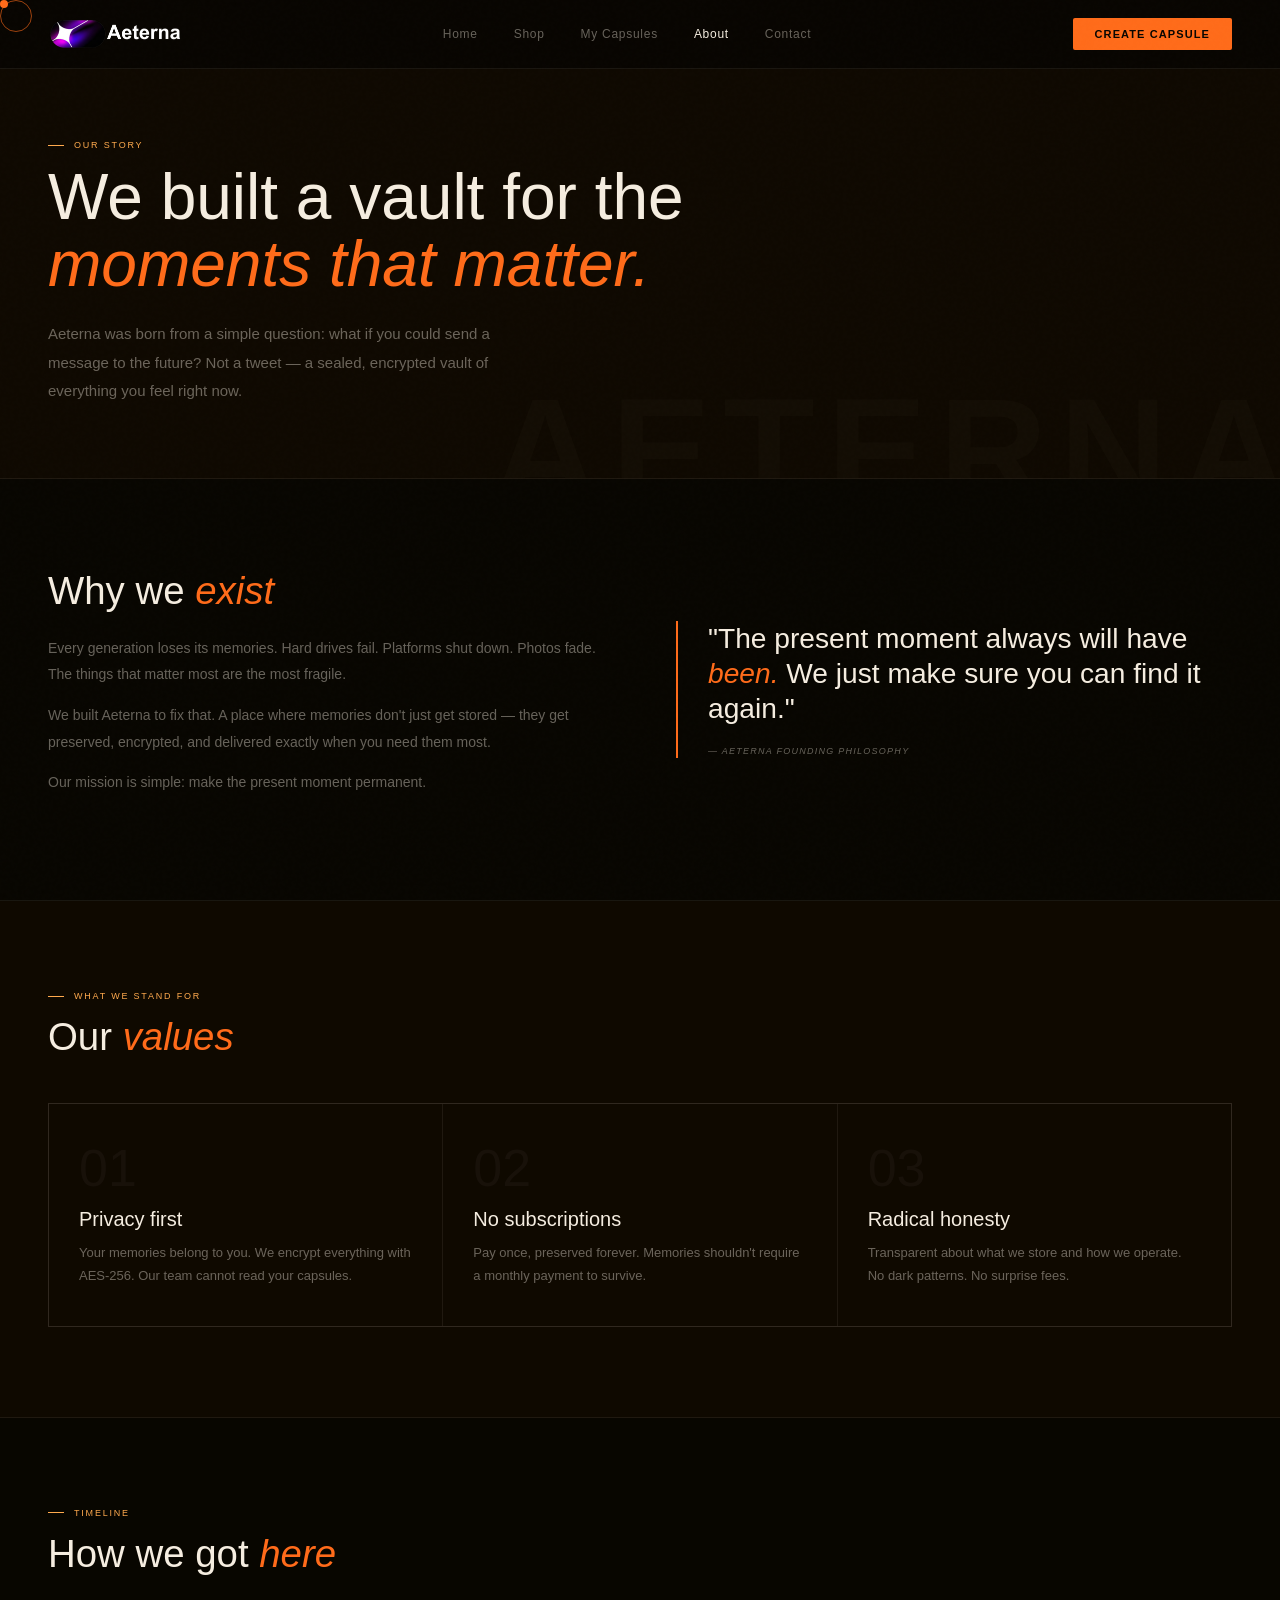
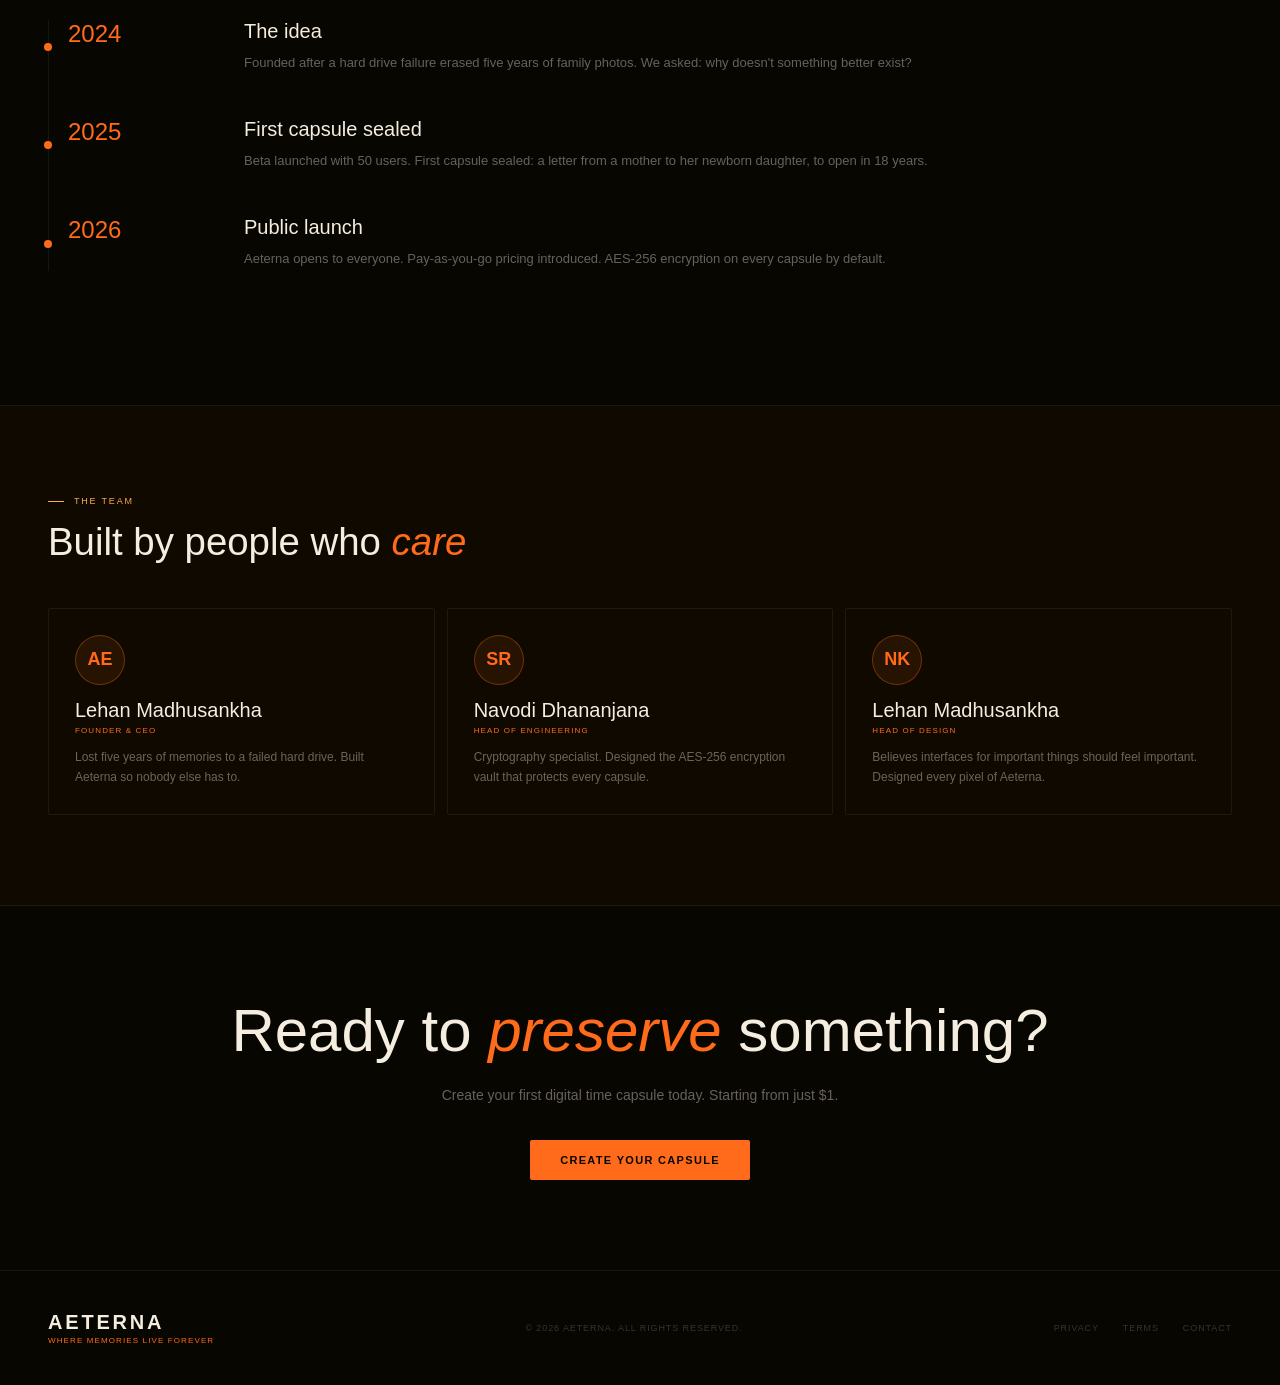
==== commit 78a059cb: "Update team members in about.html" ====
--- a/about.html
+++ b/about.html
@@ -100,9 +100,9 @@
   <div class="eyebrow reveal">The team</div>
   <h2 class="section-h reveal">Built by people who <em>care</em></h2>
   <div class="team-grid reveal">
-    <div class="team-card"><div class="team-avatar">AE</div><div class="team-name">Aiden Ellis</div><div class="team-role">Founder & CEO</div><p class="team-bio">Lost five years of memories to a failed hard drive. Built Aeterna so nobody else has to.</p></div>
-    <div class="team-card"><div class="team-avatar">SR</div><div class="team-name">Sofia Reyes</div><div class="team-role">Head of Engineering</div><p class="team-bio">Cryptography specialist. Designed the AES-256 encryption vault that protects every capsule.</p></div>
-    <div class="team-card"><div class="team-avatar">NK</div><div class="team-name">Nour Khalil</div><div class="team-role">Head of Design</div><p class="team-bio">Believes interfaces for important things should feel important. Designed every pixel of Aeterna.</p></div>
+    <div class="team-card"><div class="team-avatar">AE</div><div class="team-name">Lehan Madhusankha</div><div class="team-role">Founder & CEO</div><p class="team-bio">Lost five years of memories to a failed hard drive. Built Aeterna so nobody else has to.</p></div>
+    <div class="team-card"><div class="team-avatar">SR</div><div class="team-name">Navodi Dhananjana</div><div class="team-role">Head of Engineering</div><p class="team-bio">Cryptography specialist. Designed the AES-256 encryption vault that protects every capsule.</p></div>
+    <div class="team-card"><div class="team-avatar">NK</div><div class="team-name">Lehan Madhusankha</div><div class="team-role">Head of Design</div><p class="team-bio">Believes interfaces for important things should feel important. Designed every pixel of Aeterna.</p></div>
   </div>
 </section>
 <section class="about-cta">
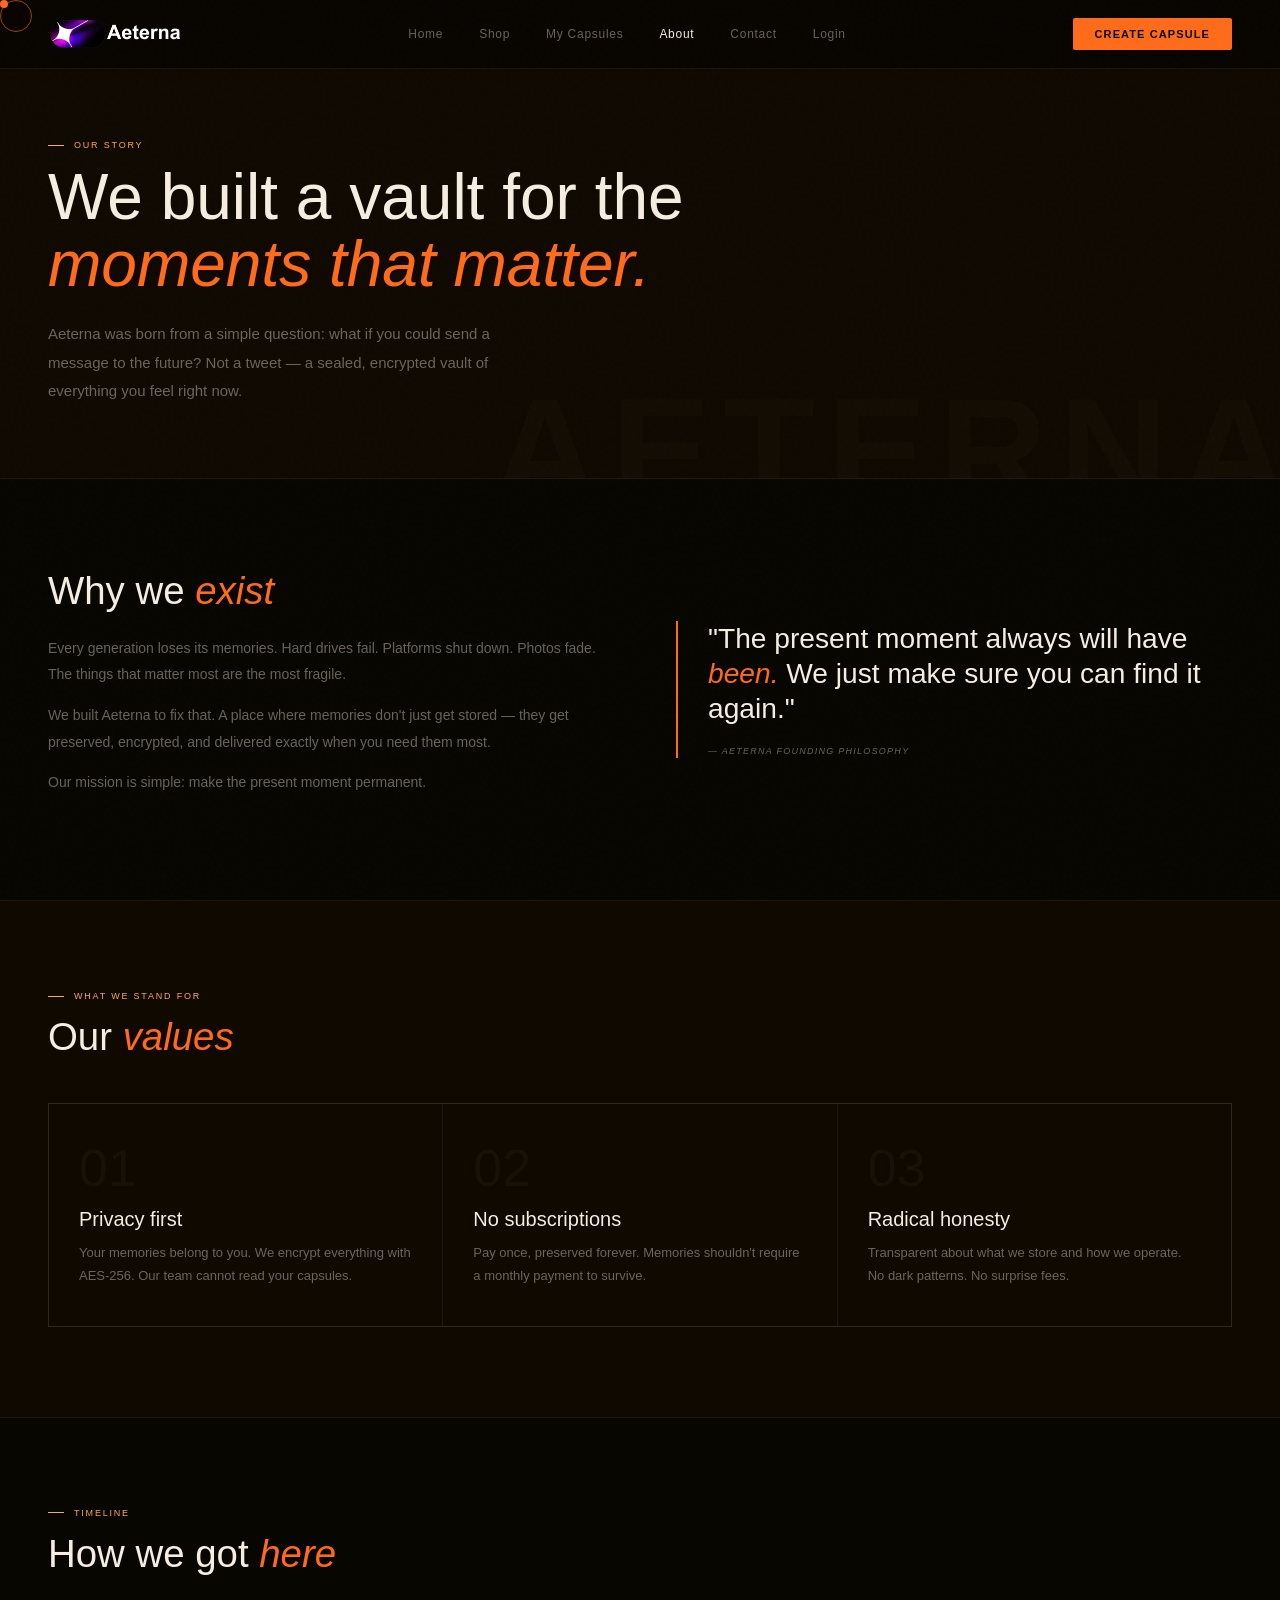
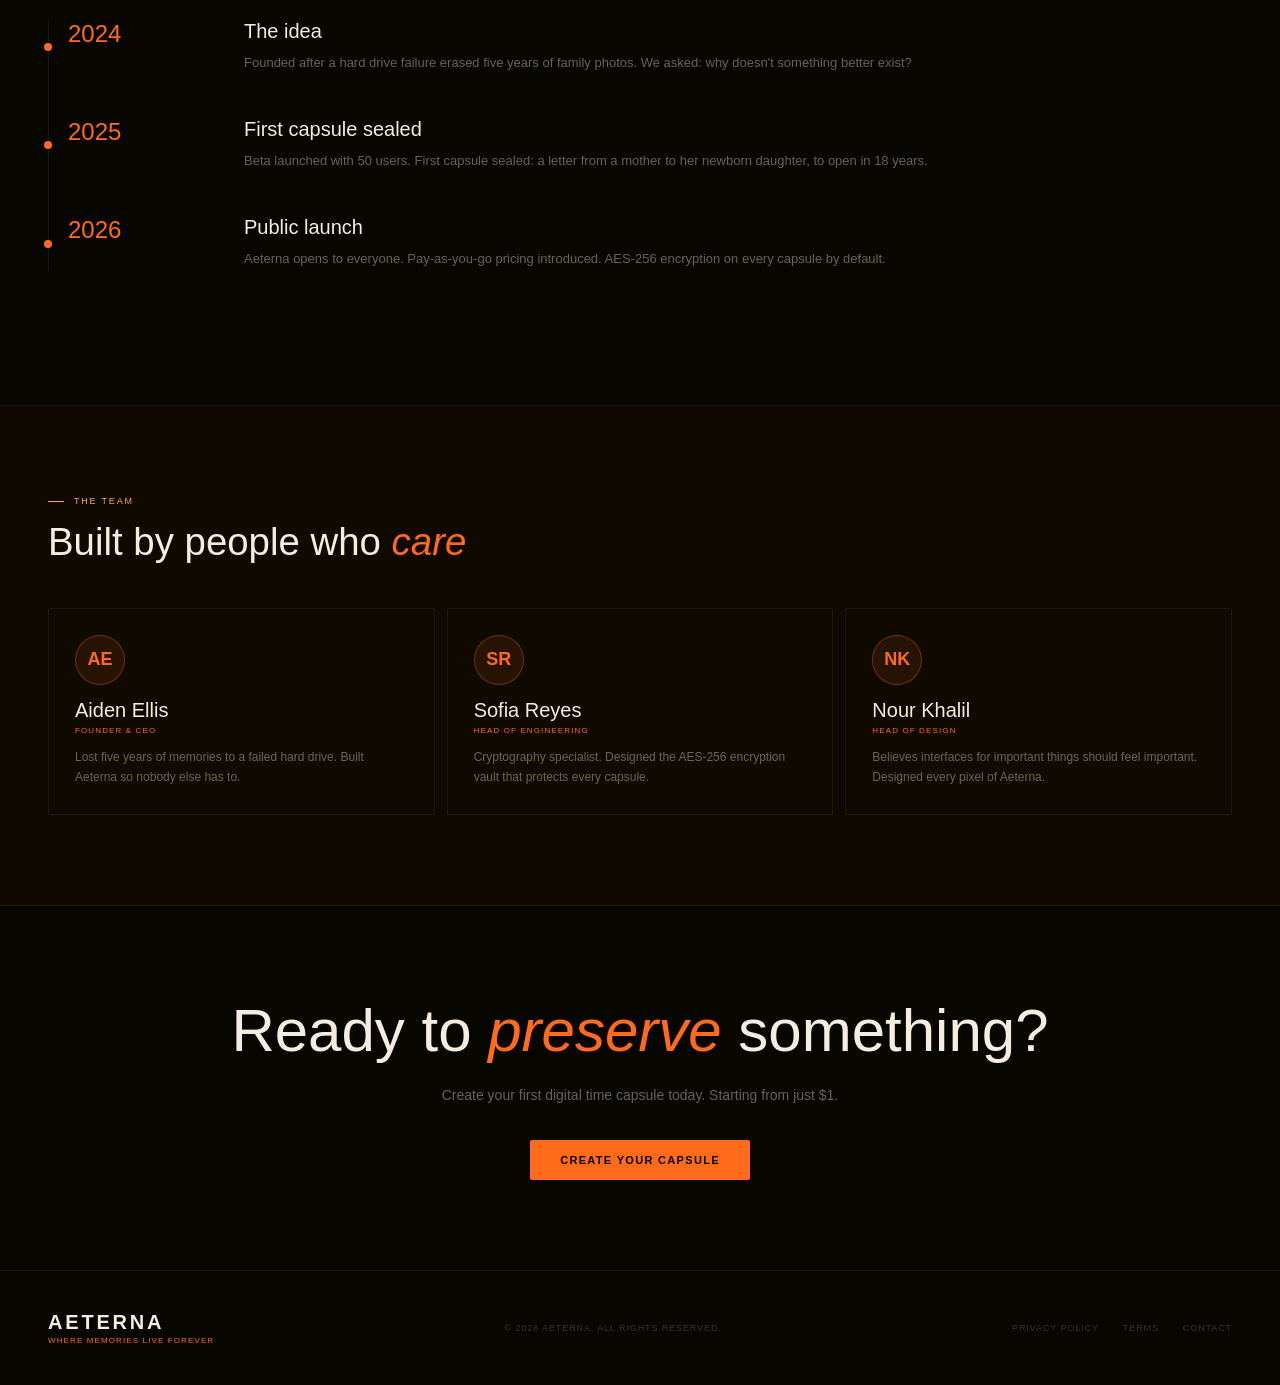
==== commit 949625fe: "Add files via upload" ====
--- a/about.html
+++ b/about.html
@@ -49,6 +49,34 @@
 .about-cta h2{font-size:clamp(32px,5vw,60px);font-weight:300;margin-bottom:18px;}
 .about-cta h2 em{font-style:italic;color:var(--orange);}
 .about-cta p{font-size:14px;color:var(--muted);margin-bottom:32px;max-width:400px;margin-left:auto;margin-right:auto;line-height:1.8;}
+
+@media(max-width:768px){
+  nav{padding:14px 20px;}
+  .nav-links{display:none;}
+  .nav-cta{padding:8px 14px;font-size:10px;}
+  .page-header{padding:100px 20px 40px;}
+  .how-grid{grid-template-columns:1fr;}
+  .types-grid{grid-template-columns:1fr;}
+  .pricing-inner{grid-template-columns:1fr;}
+  .pricing-cards{grid-template-columns:1fr;}
+  .hero{padding:100px 20px 60px;}
+  .hero-stats{flex-wrap:wrap;gap:24px;}
+  .dash-header-bar{flex-direction:column;align-items:flex-start;gap:16px;padding:100px 20px 32px;}
+  .stats-row{grid-template-columns:repeat(2,1fr);}
+  .dash-content{padding:24px 20px;}
+  .capsules-grid{grid-template-columns:1fr;}
+  .login-wrap{grid-template-columns:1fr;}
+  .left-panel{display:none;}
+  .right-panel{padding:100px 24px 40px;}
+  .manifesto{grid-template-columns:1fr;padding:60px 20px;}
+  .values-grid{grid-template-columns:1fr;}
+  .team-grid{grid-template-columns:1fr;}
+  .about-hero{padding:100px 20px 48px;}
+  .footer-inner{flex-direction:column;align-items:flex-start;gap:16px;}
+  .create-main{padding:140px 20px 60px;}
+  .type-grid{grid-template-columns:1fr;}
+  .tl-item{grid-template-columns:1fr;gap:8px;}
+}
 </style>
 </head>
 <body>
@@ -58,6 +86,7 @@
   <a class="nav-brand" href="index.html"><img src="logo-white.png" alt="Aeterna"></a>
   <div class="nav-links">
     <a href="index.html">Home</a><a href="shop.html">Shop</a><a href="dashboard.html">My Capsules</a><a href="about.html" class="active">About</a><a href="contact.html">Contact</a>
+    <a href="login.html">Login</a>
   </div>
   <a class="nav-cta" href="create.html">Create Capsule</a>
 </nav>
@@ -100,9 +129,9 @@
   <div class="eyebrow reveal">The team</div>
   <h2 class="section-h reveal">Built by people who <em>care</em></h2>
   <div class="team-grid reveal">
-    <div class="team-card"><div class="team-avatar">AE</div><div class="team-name">Lehan Madhusankha</div><div class="team-role">Founder & CEO</div><p class="team-bio">Lost five years of memories to a failed hard drive. Built Aeterna so nobody else has to.</p></div>
-    <div class="team-card"><div class="team-avatar">SR</div><div class="team-name">Navodi Dhananjana</div><div class="team-role">Head of Engineering</div><p class="team-bio">Cryptography specialist. Designed the AES-256 encryption vault that protects every capsule.</p></div>
-    <div class="team-card"><div class="team-avatar">NK</div><div class="team-name">Lehan Madhusankha</div><div class="team-role">Head of Design</div><p class="team-bio">Believes interfaces for important things should feel important. Designed every pixel of Aeterna.</p></div>
+    <div class="team-card"><div class="team-avatar">AE</div><div class="team-name">Aiden Ellis</div><div class="team-role">Founder & CEO</div><p class="team-bio">Lost five years of memories to a failed hard drive. Built Aeterna so nobody else has to.</p></div>
+    <div class="team-card"><div class="team-avatar">SR</div><div class="team-name">Sofia Reyes</div><div class="team-role">Head of Engineering</div><p class="team-bio">Cryptography specialist. Designed the AES-256 encryption vault that protects every capsule.</p></div>
+    <div class="team-card"><div class="team-avatar">NK</div><div class="team-name">Nour Khalil</div><div class="team-role">Head of Design</div><p class="team-bio">Believes interfaces for important things should feel important. Designed every pixel of Aeterna.</p></div>
   </div>
 </section>
 <section class="about-cta">
@@ -114,7 +143,7 @@
   <div class="footer-inner">
     <div><div class="footer-logo">AETERNA</div><div class="footer-tagline">Where memories live forever</div></div>
     <span class="footer-copy">© 2026 Aeterna. All rights reserved.</span>
-    <div class="footer-links"><a href="#">Privacy</a><a href="#">Terms</a><a href="contact.html">Contact</a></div>
+    <div class="footer-links"><a href="privacy.html">Privacy Policy</a><a href="terms.html">Terms</a><a href="contact.html">Contact</a></div>
   </div>
 </footer>
 <script>
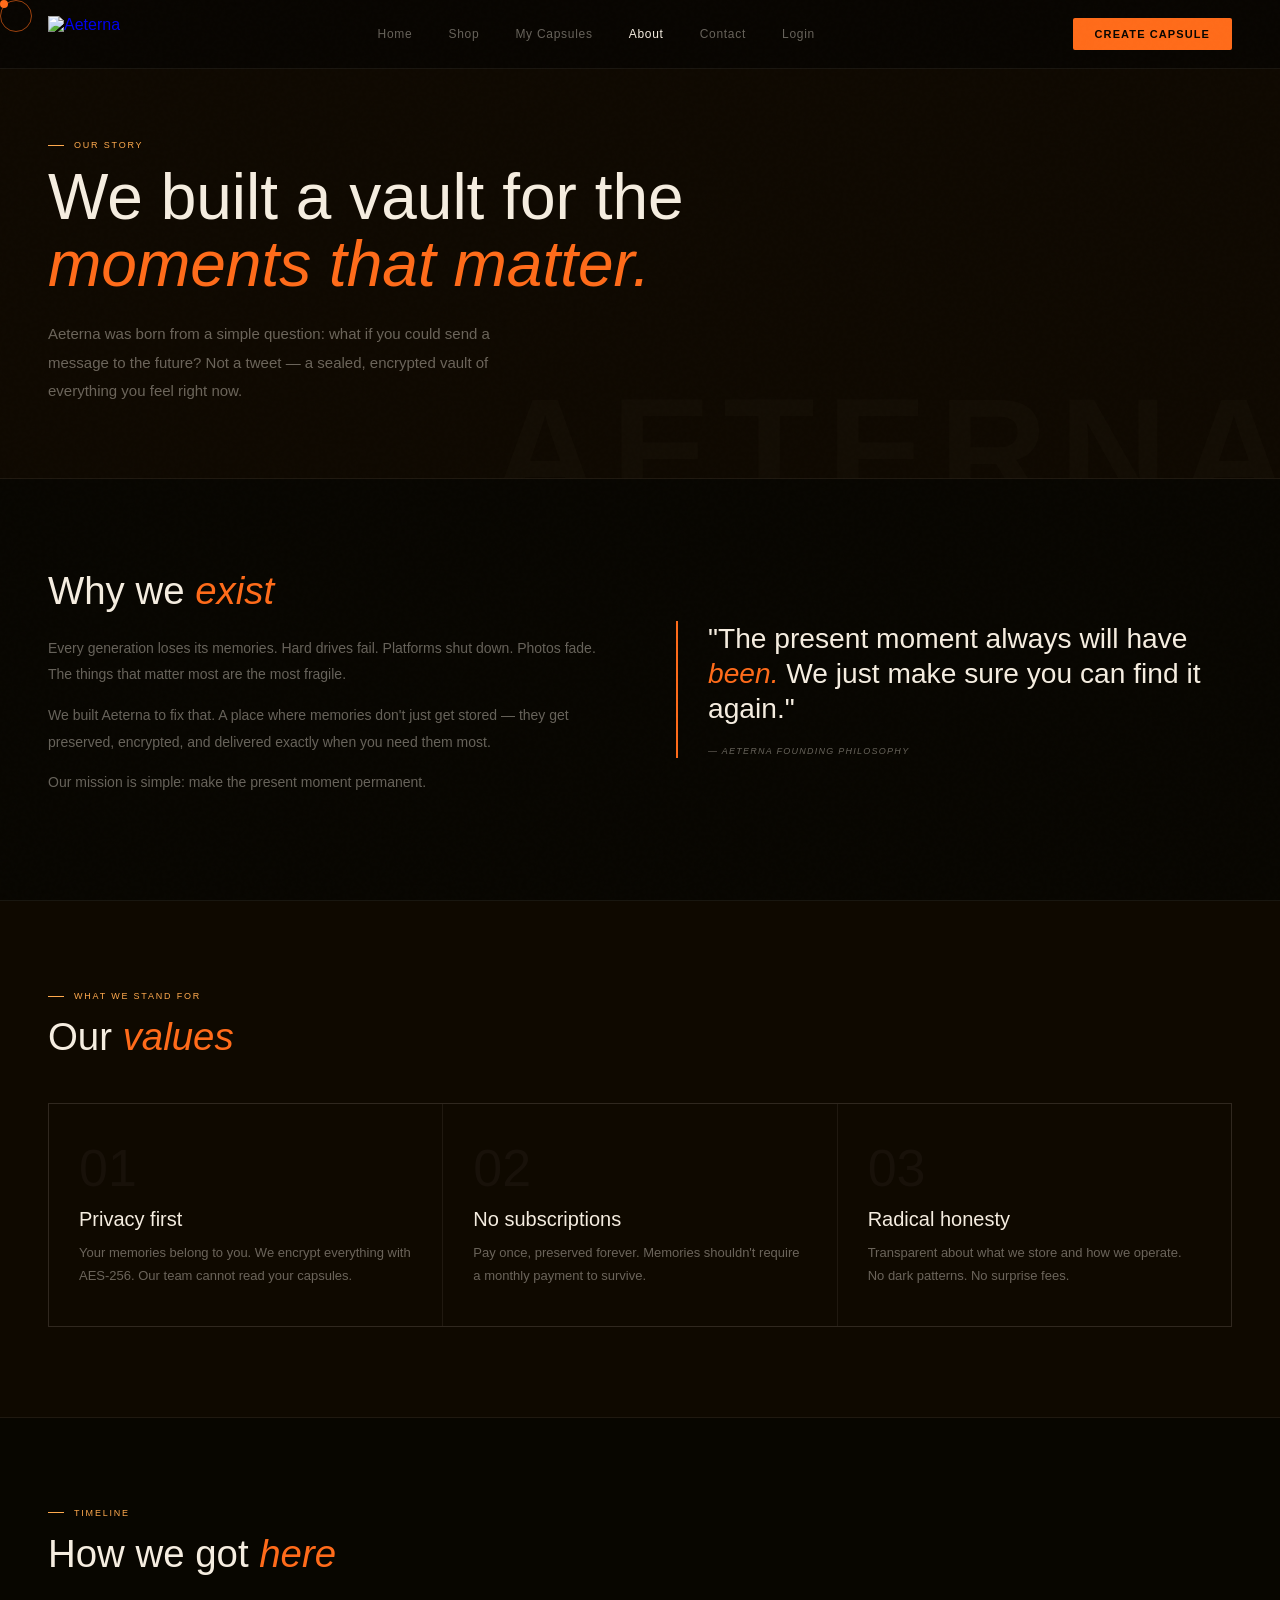
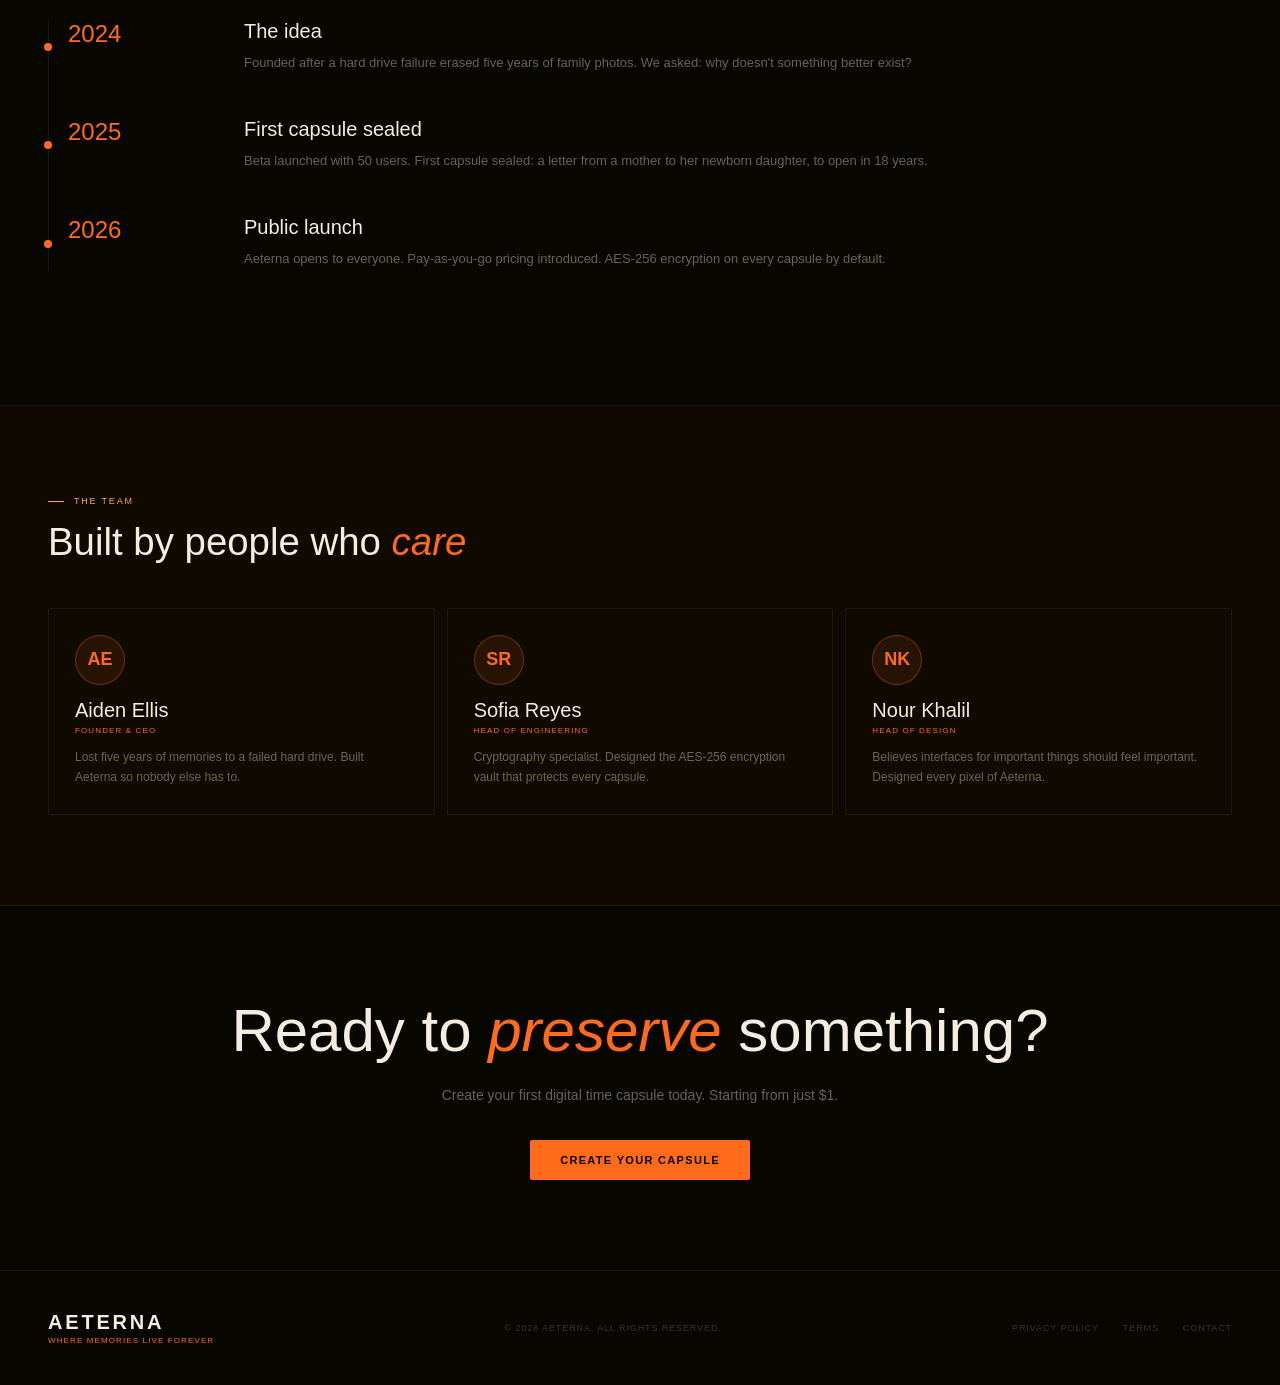
==== commit 1b770ff5: "Replace logo-white.png with logo png white(3) in all HTML files Agent-Logs-Url: https://github.com/L" ====
--- a/about.html
+++ b/about.html
@@ -83,7 +83,7 @@
 <div class="cursor" id="cursor"></div>
 <div class="cursor-ring" id="cursorRing"></div>
 <nav>
-  <a class="nav-brand" href="index.html"><img src="logo-white.png" alt="Aeterna"></a>
+  <a class="nav-brand" href="index.html"><img src="logo png white(3)" alt="Aeterna"></a>
   <div class="nav-links">
     <a href="index.html">Home</a><a href="shop.html">Shop</a><a href="dashboard.html">My Capsules</a><a href="about.html" class="active">About</a><a href="contact.html">Contact</a>
     <a href="login.html">Login</a>
